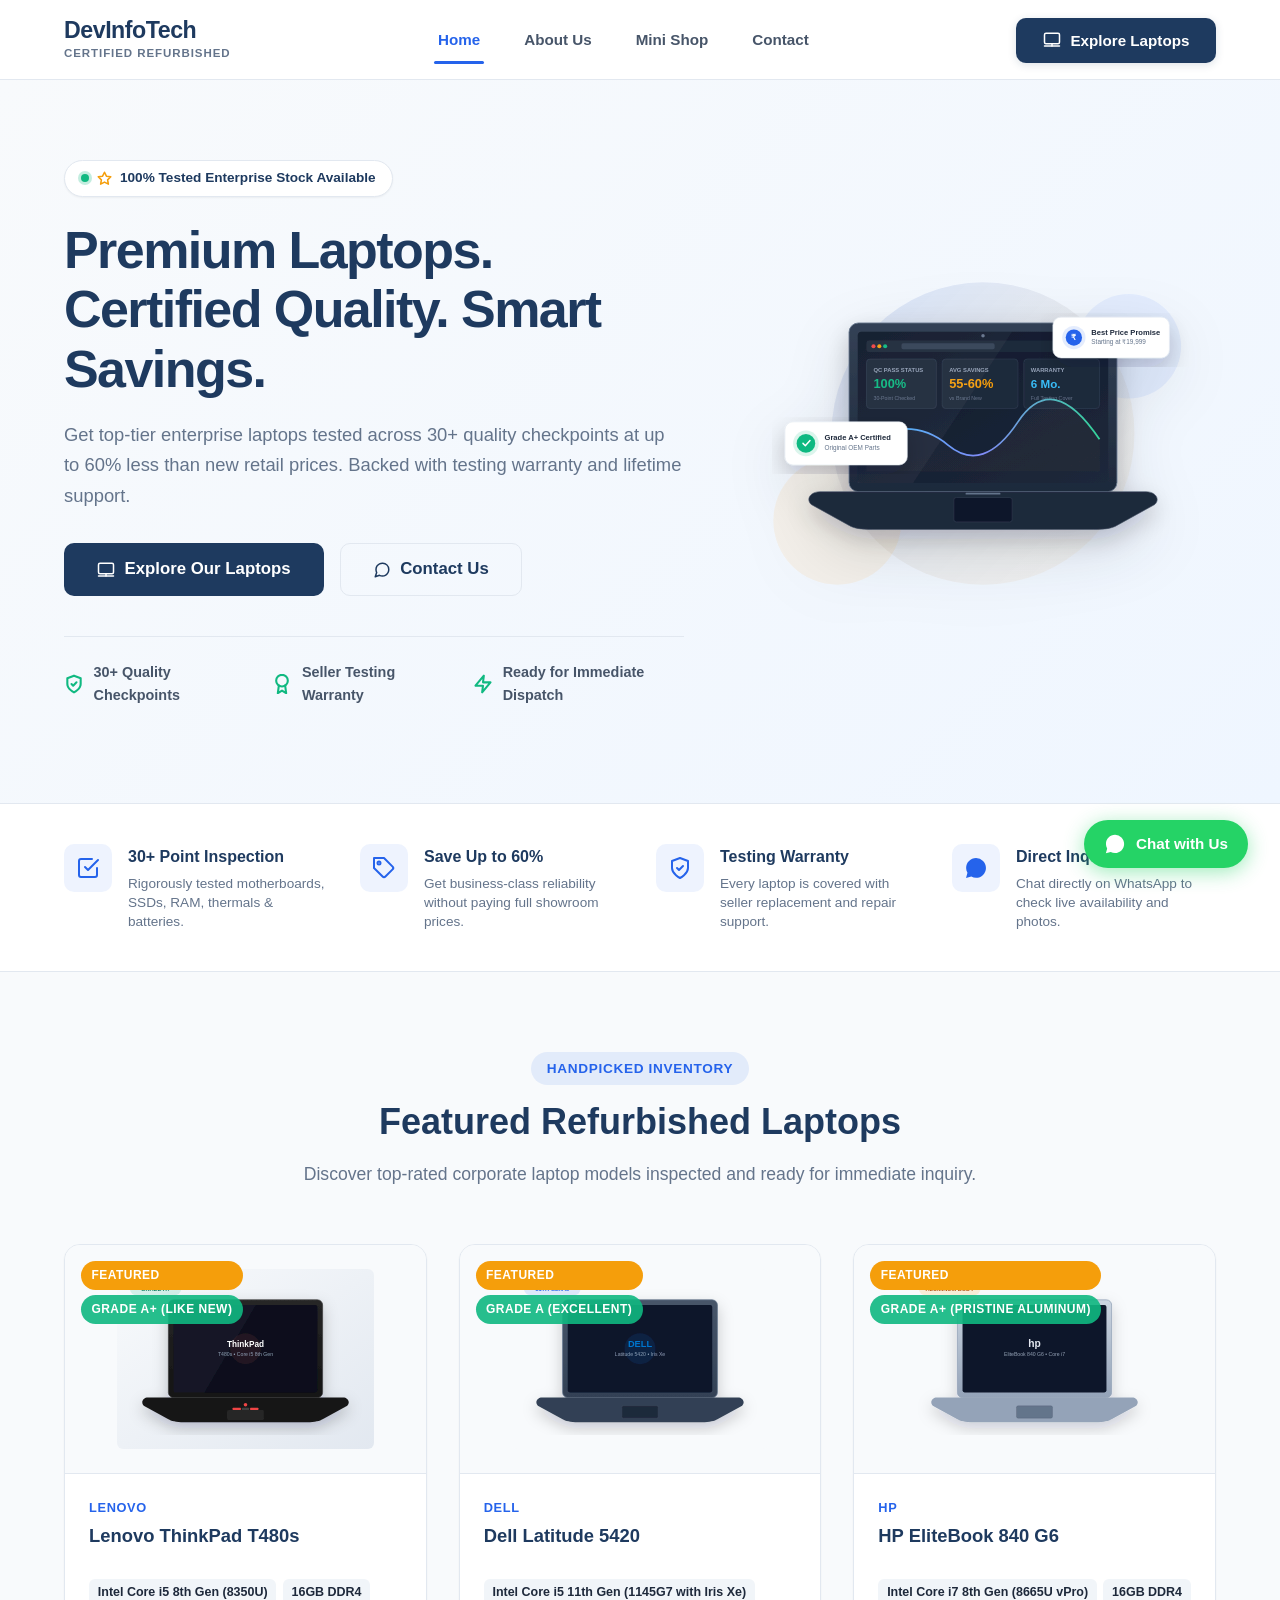
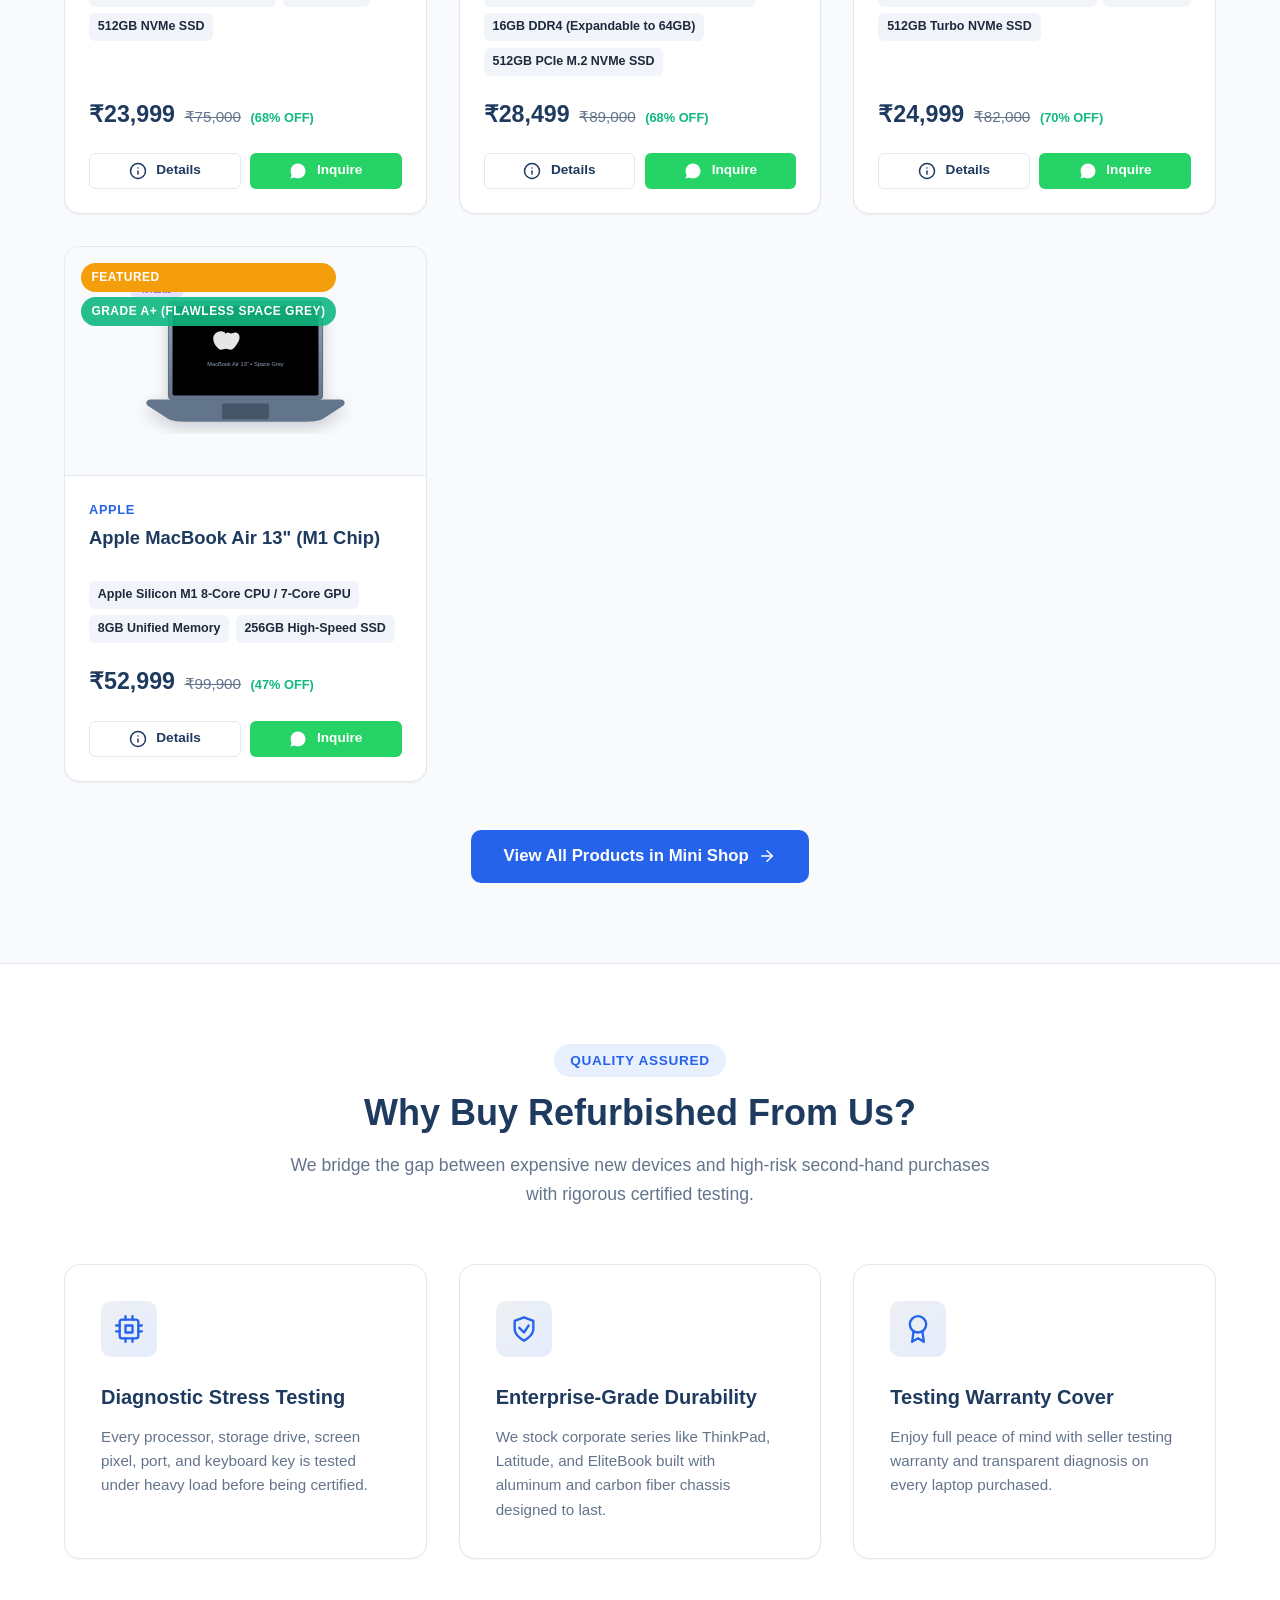
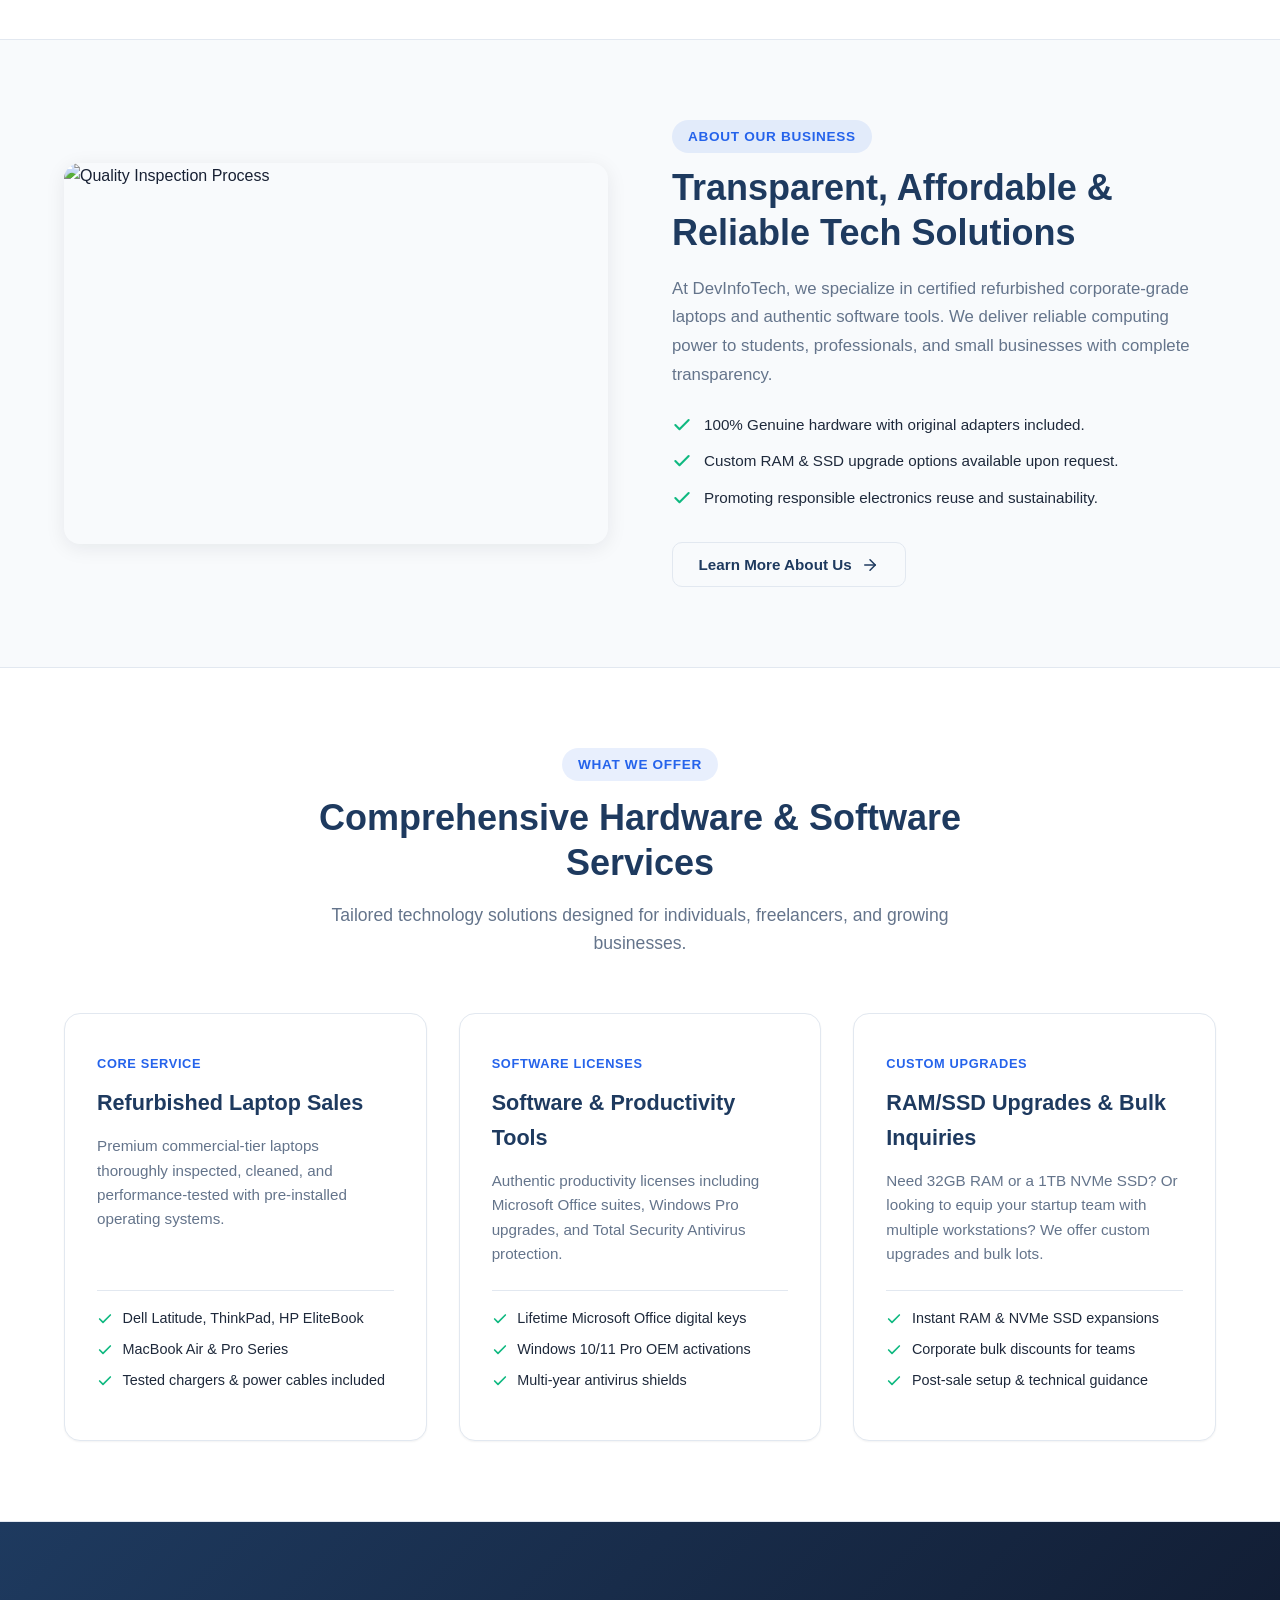
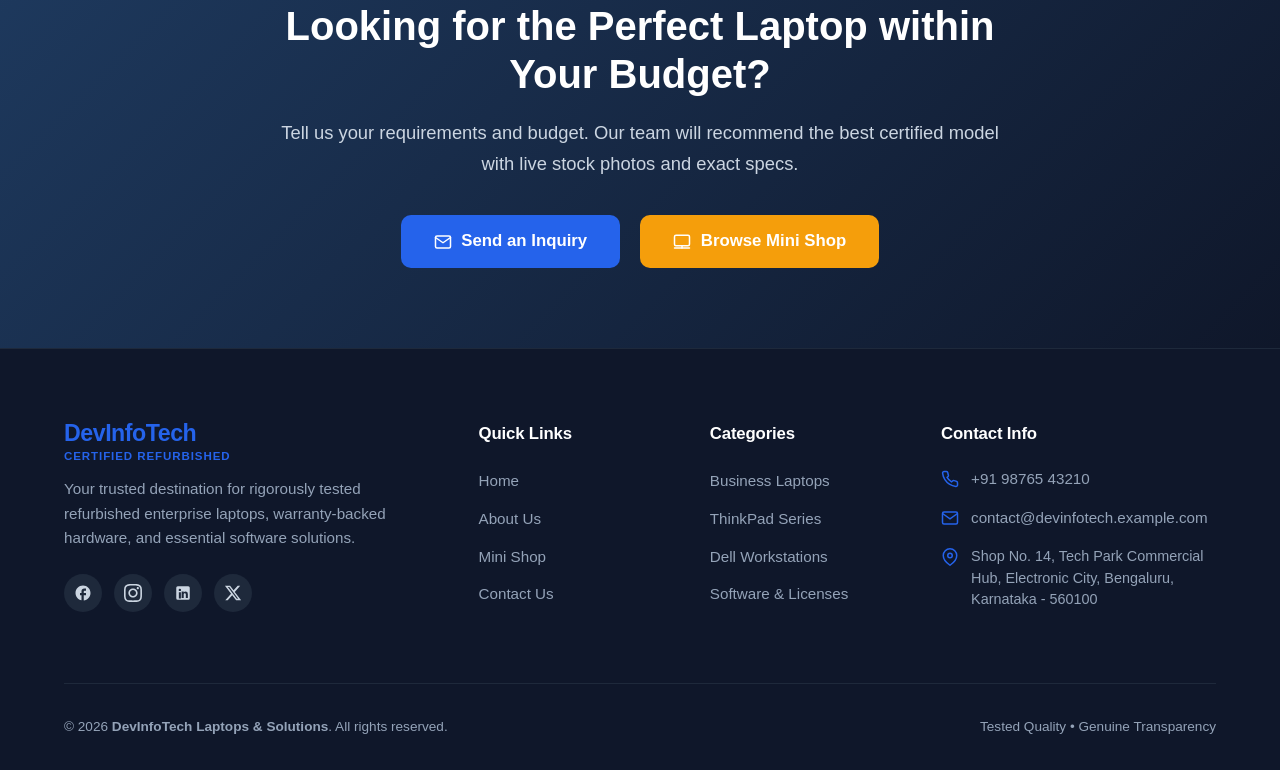
==== index.html @ b2900a1d "Add files via upload" ====
<!DOCTYPE html>
<html lang="en">
<head>
  <meta charset="UTF-8">
  <meta name="viewport" content="width=device-width, initial-scale=1.0">
  <meta name="description" content="Certified Refurbished Laptops and Software Solutions. Quality-checked enterprise laptops at up to 60% savings with warranty support.">
  <title>DevInfoTech - Certified Refurbished Laptops & Software</title>

  <!-- Google Fonts Preconnect & Inter / Outfit Font Family -->
  <link rel="preconnect" href="https://fonts.googleapis.com">
  <link rel="preconnect" href="https://fonts.gstatic.com" crossorigin>
  <link href="https://fonts.googleapis.com/css2?family=Plus+Jakarta+Sans:wght@400;500;600;700;800&display=swap" rel="stylesheet">

  <!-- Core & Component Stylesheets -->
  <link rel="stylesheet" href="css/style.css">
  <link rel="stylesheet" href="css/components.css">
  <link rel="stylesheet" href="css/responsive.css">
</head>
<body>

  <!-- ==============================================================================
       HEADER / NAVIGATION
       ============================================================================== -->
  <header class="site-header">
    <div class="container header-container">
      <a href="index.html" class="brand-logo-link brand-logo-slot" aria-label="Home">
        <div class="brand-text-wrapper">
          <span class="brand-name">Dev<span>Info</span>Tech</span>
          <span class="brand-tagline">Certified Refurbished</span>
        </div>
      </a>

      <!-- Desktop Center Navigation & Mobile Drawer -->
      <nav class="main-nav" aria-label="Primary Navigation">
        <ul class="nav-list">
          <li>
            <a href="index.html" class="nav-link active">
              <span class="nav-link-content">
                <span class="nav-icon">
                  <svg viewBox="0 0 24 24" width="18" height="18" fill="none" stroke="currentColor" stroke-width="2" stroke-linecap="round" stroke-linejoin="round"><path d="M3 9l9-7 9 7v11a2 2 0 0 1-2 2H5a2 2 0 0 1-2-2z"/><polyline points="9 22 9 12 15 12 15 22"/></svg>
                </span>
                <span>Home</span>
              </span>
              <span class="nav-arrow">
                <svg viewBox="0 0 24 24" width="16" height="16" fill="none" stroke="currentColor" stroke-width="2.5" stroke-linecap="round" stroke-linejoin="round"><polyline points="9 18 15 12 9 6"/></svg>
              </span>
            </a>
          </li>
          <li>
            <a href="about.html" class="nav-link">
              <span class="nav-link-content">
                <span class="nav-icon">
                  <svg viewBox="0 0 24 24" width="18" height="18" fill="none" stroke="currentColor" stroke-width="2" stroke-linecap="round" stroke-linejoin="round"><circle cx="12" cy="12" r="10"/><line x1="12" y1="16" x2="12" y2="12"/><line x1="12" y1="8" x2="12.01" y2="8"/></svg>
                </span>
                <span>About Us</span>
              </span>
              <span class="nav-arrow">
                <svg viewBox="0 0 24 24" width="16" height="16" fill="none" stroke="currentColor" stroke-width="2.5" stroke-linecap="round" stroke-linejoin="round"><polyline points="9 18 15 12 9 6"/></svg>
              </span>
            </a>
          </li>
          <li>
            <a href="shop.html" class="nav-link">
              <span class="nav-link-content">
                <span class="nav-icon">
                  <svg viewBox="0 0 24 24" width="18" height="18" fill="none" stroke="currentColor" stroke-width="2" stroke-linecap="round" stroke-linejoin="round"><rect x="2" y="3" width="20" height="14" rx="2"/><path d="M2 20h20"/><path d="M12 17v3"/></svg>
                </span>
                <span>Mini Shop</span>
              </span>
              <span class="nav-arrow">
                <svg viewBox="0 0 24 24" width="16" height="16" fill="none" stroke="currentColor" stroke-width="2.5" stroke-linecap="round" stroke-linejoin="round"><polyline points="9 18 15 12 9 6"/></svg>
              </span>
            </a>
          </li>
          <li>
            <a href="contact.html" class="nav-link">
              <span class="nav-link-content">
                <span class="nav-icon">
                  <svg viewBox="0 0 24 24" width="18" height="18" fill="none" stroke="currentColor" stroke-width="2" stroke-linecap="round" stroke-linejoin="round"><path d="M21 11.5a8.38 8.38 0 0 1-.9 3.8 8.5 8.5 0 0 1-7.6 4.7 8.38 8.38 0 0 1-3.8-.9L3 21l1.9-5.7a8.38 8.38 0 0 1-.9-3.8 8.5 8.5 0 0 1 4.7-7.6 8.38 8.38 0 0 1 3.8-.9h.5a8.48 8.48 0 0 1 8 8v.5z"/></svg>
                </span>
                <span>Contact</span>
              </span>
              <span class="nav-arrow">
                <svg viewBox="0 0 24 24" width="16" height="16" fill="none" stroke="currentColor" stroke-width="2.5" stroke-linecap="round" stroke-linejoin="round"><polyline points="9 18 15 12 9 6"/></svg>
              </span>
            </a>
          </li>
        </ul>
        <div class="mobile-nav-cta">
          <a href="shop.html" class="btn btn-primary btn-block">
            <svg viewBox="0 0 24 24" width="18" height="18" fill="none" stroke="currentColor" stroke-width="2" stroke-linecap="round" stroke-linejoin="round"><rect x="2" y="3" width="20" height="14" rx="2"/><path d="M2 20h20"/><path d="M12 17v3"/></svg>
            Explore Laptops
          </a>
        </div>
      </nav>

      <!-- Header Right Actions: Explore Laptops + Modern Mobile Menu Button -->
      <div class="header-actions">
        <a href="shop.html" class="btn btn-primary btn-header-cta">
          <svg viewBox="0 0 24 24" width="18" height="18" fill="none" stroke="currentColor" stroke-width="2" stroke-linecap="round" stroke-linejoin="round"><rect x="2" y="3" width="20" height="14" rx="2"/><path d="M2 20h20"/><path d="M12 17v3"/></svg>
          <span>Explore Laptops</span>
        </a>
        <button class="mobile-nav-toggle" aria-label="Toggle navigation menu" aria-expanded="false">
          <svg class="menu-icon-svg" viewBox="0 0 24 24" width="22" height="22" fill="none" stroke="currentColor" stroke-width="2.2" stroke-linecap="round" stroke-linejoin="round">
            <line x1="3" y1="6" x2="21" y2="6"/>
            <line x1="3" y1="12" x2="15" y2="12"/>
            <line x1="3" y1="18" x2="21" y2="18"/>
          </svg>
        </button>
      </div>
    </div>
  </header>

  <main id="main-content">
    <!-- ==============================================================================
         HERO SECTION
         ============================================================================== -->
    <section class="hero-section">
      <div class="container hero-grid">
        <div class="hero-content">
          <div class="hero-badge">
            <span class="hero-badge-dot"></span>
            <svg viewBox="0 0 24 24" width="15" height="15" fill="none" stroke="#F59E0B" stroke-width="2.5" stroke-linecap="round" stroke-linejoin="round"><polygon points="12 2 15.09 8.26 22 9.27 17 14.14 18.18 21.02 12 17.77 5.82 21.02 7 14.14 2 9.27 8.91 8.26 12 2"/></svg>
            <span>100% Tested Enterprise Stock Available</span>
          </div>

          <h1 class="hero-title" data-config="heroTitle">
            Smart Technology. <span class="highlight">Better Value.</span>
          </h1>

          <p class="hero-description" data-config="heroSubtitle">
            Explore quality-checked refurbished enterprise laptops and genuine software solutions tested for top performance at affordable pricing.
          </p>

          <div class="hero-cta-group">
            <a href="shop.html" class="btn btn-primary btn-lg">
              <svg viewBox="0 0 24 24" width="20" height="20" fill="none" stroke="currentColor" stroke-width="2" stroke-linecap="round" stroke-linejoin="round"><rect x="2" y="3" width="20" height="14" rx="2"/><path d="M2 20h20"/><path d="M12 17v3"/></svg>
              Explore Our Laptops
            </a>
            <a href="contact.html" class="btn btn-outline btn-lg">
              <svg viewBox="0 0 24 24" width="20" height="20" fill="none" stroke="currentColor" stroke-width="2" stroke-linecap="round" stroke-linejoin="round"><path d="M21 11.5a8.38 8.38 0 0 1-.9 3.8 8.5 8.5 0 0 1-7.6 4.7 8.38 8.38 0 0 1-3.8-.9L3 21l1.9-5.7a8.38 8.38 0 0 1-.9-3.8 8.5 8.5 0 0 1 4.7-7.6 8.38 8.38 0 0 1 3.8-.9h.5a8.48 8.48 0 0 1 8 8v.5z"/></svg>
              Contact Us
            </a>
          </div>

          <!-- Trust Checkmarks -->
          <div class="hero-trust-row">
            <div class="hero-trust-item">
              <svg viewBox="0 0 24 24" width="20" height="20" fill="none" stroke="currentColor" stroke-width="2.5" stroke-linecap="round" stroke-linejoin="round"><path d="M12 22s8-4 8-10V5l-8-3-8 3v7c0 6 8 10 8 10z"/><polyline points="9 12 11 14 15 10"/></svg>
              <span>30+ Quality Checkpoints</span>
            </div>
            <div class="hero-trust-item">
              <svg viewBox="0 0 24 24" width="20" height="20" fill="none" stroke="currentColor" stroke-width="2.5" stroke-linecap="round" stroke-linejoin="round"><circle cx="12" cy="8" r="7"/><polyline points="8.21 13.89 7 23 12 20 17 23 15.79 13.88"/></svg>
              <span>Seller Testing Warranty</span>
            </div>
            <div class="hero-trust-item">
              <svg viewBox="0 0 24 24" width="20" height="20" fill="none" stroke="currentColor" stroke-width="2.5" stroke-linecap="round" stroke-linejoin="round"><polygon points="13 2 3 14 12 14 11 22 21 10 12 10 13 2"/></svg>
              <span>Ready for Immediate Dispatch</span>
            </div>
          </div>
        </div>

        <div class="hero-visual">
          <img src="assets/images/hero-laptop.svg" alt="Certified Refurbished Laptop Showcase" class="hero-image" width="540" height="400">
        </div>
      </div>
    </section>

    <!-- ==============================================================================
         TRUST STRIP
         ============================================================================== -->
    <section class="trust-strip">
      <div class="container trust-grid">
        <div class="trust-card">
          <div class="trust-icon-box">
            <svg viewBox="0 0 24 24" width="24" height="24" fill="none" stroke="currentColor" stroke-width="2" stroke-linecap="round" stroke-linejoin="round"><path d="M9 11l3 3L22 4"/><path d="M21 12v7a2 2 0 0 1-2 2H5a2 2 0 0 1-2-2V5a2 2 0 0 1 2-2h11"/></svg>
          </div>
          <div>
            <h3 class="trust-title">30+ Point Inspection</h3>
            <p class="trust-desc">Rigorously tested motherboards, SSDs, RAM, thermals & batteries.</p>
          </div>
        </div>

        <div class="trust-card">
          <div class="trust-icon-box">
            <svg viewBox="0 0 24 24" width="24" height="24" fill="none" stroke="currentColor" stroke-width="2" stroke-linecap="round" stroke-linejoin="round"><path d="M20.59 13.41l-7.17 7.17a2 2 0 0 1-2.83 0L2 12V2h10l8.59 8.59a2 2 0 0 1 0 2.82z"/><circle cx="7" cy="7" r="1.5"/></svg>
          </div>
          <div>
            <h3 class="trust-title">Save Up to 60%</h3>
            <p class="trust-desc">Get business-class reliability without paying full showroom prices.</p>
          </div>
        </div>

        <div class="trust-card">
          <div class="trust-icon-box">
            <svg viewBox="0 0 24 24" width="24" height="24" fill="none" stroke="currentColor" stroke-width="2" stroke-linecap="round" stroke-linejoin="round"><path d="M12 22s8-4 8-10V5l-8-3-8 3v7c0 6 8 10 8 10z"/><polyline points="9 12 11 14 15 10"/></svg>
          </div>
          <div>
            <h3 class="trust-title">Testing Warranty</h3>
            <p class="trust-desc">Every laptop is covered with seller replacement and repair support.</p>
          </div>
        </div>

        <div class="trust-card">
          <div class="trust-icon-box">
            <svg viewBox="0 0 24 24" width="24" height="24" fill="currentColor"><path d="M12.04 2c-5.46 0-9.91 4.45-9.91 9.91 0 1.75.46 3.45 1.32 4.95L2.05 22l5.25-1.38c1.45.79 3.08 1.21 4.74 1.21 5.46 0 9.91-4.45 9.91-9.91 0-2.65-1.03-5.14-2.9-7.01A9.816 9.816 0 0 0 12.04 2z"/></svg>
          </div>
          <div>
            <h3 class="trust-title">Direct Inquiries</h3>
            <p class="trust-desc">Chat directly on WhatsApp to check live availability and photos.</p>
          </div>
        </div>
      </div>
    </section>

    <!-- ==============================================================================
         FEATURED PRODUCTS SECTION
         ============================================================================== -->
    <section class="section">
      <div class="container">
        <div class="section-header">
          <span class="section-tag">Handpicked Inventory</span>
          <h2 class="section-title">Featured Refurbished Laptops</h2>
          <p class="section-subtitle">Discover top-rated corporate laptop models inspected and ready for immediate inquiry.</p>
        </div>

        <!-- Dynamic Featured Products Container -->
        <div class="product-grid" id="featured-products-container">
          <!-- Populated by js/main.js from js/products.js -->
        </div>

        <div style="text-align: center; margin-top: 3rem;">
          <a href="shop.html" class="btn btn-secondary btn-lg">
            <span>View All Products in Mini Shop</span>
            <svg viewBox="0 0 24 24" width="18" height="18" fill="none" stroke="currentColor" stroke-width="2" stroke-linecap="round" stroke-linejoin="round"><line x1="5" y1="12" x2="19" y2="12"/><polyline points="12 5 19 12 12 19"/></svg>
          </a>
        </div>
      </div>
    </section>

    <!-- ==============================================================================
         WHY CHOOSE US / REFURBISHMENT PROCESS
         ============================================================================== -->
    <section class="section section-alt">
      <div class="container">
        <div class="section-header">
          <span class="section-tag">Quality Assured</span>
          <h2 class="section-title">Why Buy Refurbished From Us?</h2>
          <p class="section-subtitle">We bridge the gap between expensive new devices and high-risk second-hand purchases with rigorous certified testing.</p>
        </div>

        <div class="features-grid">
          <div class="feature-box">
            <div class="feature-icon-wrapper">
              <svg viewBox="0 0 24 24" width="28" height="28" fill="none" stroke="currentColor" stroke-width="2" stroke-linecap="round" stroke-linejoin="round"><rect x="4" y="4" width="16" height="16" rx="2"/><rect x="9" y="9" width="6" height="6"/><line x1="9" y1="1" x2="9" y2="4"/><line x1="15" y1="1" x2="15" y2="4"/><line x1="9" y1="20" x2="9" y2="23"/><line x1="15" y1="20" x2="15" y2="23"/><line x1="20" y1="9" x2="23" y2="9"/><line x1="20" y1="14" x2="23" y2="14"/><line x1="1" y1="9" x2="4" y2="9"/><line x1="1" y1="14" x2="4" y2="14"/></svg>
            </div>
            <h3 class="feature-title">Diagnostic Stress Testing</h3>
            <p class="feature-desc">Every processor, storage drive, screen pixel, port, and keyboard key is tested under heavy load before being certified.</p>
          </div>

          <div class="feature-box">
            <div class="feature-icon-wrapper">
              <svg viewBox="0 0 24 24" width="28" height="28" fill="none" stroke="currentColor" stroke-width="2" stroke-linecap="round" stroke-linejoin="round"><path d="M12 22s8-4 8-10V5l-8-3-8 3v7c0 6 8 10 8 10z"/><polyline points="8 11 12 15 16 9"/></svg>
            </div>
            <h3 class="feature-title">Enterprise-Grade Durability</h3>
            <p class="feature-desc">We stock corporate series like ThinkPad, Latitude, and EliteBook built with aluminum and carbon fiber chassis designed to last.</p>
          </div>

          <div class="feature-box">
            <div class="feature-icon-wrapper">
              <svg viewBox="0 0 24 24" width="28" height="28" fill="none" stroke="currentColor" stroke-width="2" stroke-linecap="round" stroke-linejoin="round"><circle cx="12" cy="8" r="7"/><polyline points="8.21 13.89 7 23 12 20 17 23 15.79 13.88"/></svg>
            </div>
            <h3 class="feature-title">Testing Warranty Cover</h3>
            <p class="feature-desc">Enjoy full peace of mind with seller testing warranty and transparent diagnosis on every laptop purchased.</p>
          </div>
        </div>
      </div>
    </section>

    <!-- ==============================================================================
         ABOUT PREVIEW SECTION
         ============================================================================== -->
    <section class="section">
      <div class="container about-preview-grid">
        <div class="about-preview-img-box">
          <img src="assets/images/about-refurbish.svg" alt="Quality Inspection Process" class="about-preview-img" width="600" height="420">
        </div>

        <div class="about-preview-content">
          <span class="section-tag">About Our Business</span>
          <h2 class="section-title">Transparent, Affordable & Reliable Tech Solutions</h2>
          <p class="about-preview-text" data-config="aboutShort">
            At DevInfoTech, we specialize in certified refurbished corporate-grade laptops and authentic software tools. We deliver reliable computing power to students, professionals, and small businesses with complete transparency.
          </p>

          <ul class="about-highlights-list">
            <li class="about-highlights-item">
              <svg viewBox="0 0 24 24" width="20" height="20" fill="none" stroke="#10B981" stroke-width="2.5" stroke-linecap="round" stroke-linejoin="round"><polyline points="20 6 9 17 4 12"/></svg>
              <span>100% Genuine hardware with original adapters included.</span>
            </li>
            <li class="about-highlights-item">
              <svg viewBox="0 0 24 24" width="20" height="20" fill="none" stroke="#10B981" stroke-width="2.5" stroke-linecap="round" stroke-linejoin="round"><polyline points="20 6 9 17 4 12"/></svg>
              <span>Custom RAM & SSD upgrade options available upon request.</span>
            </li>
            <li class="about-highlights-item">
              <svg viewBox="0 0 24 24" width="20" height="20" fill="none" stroke="#10B981" stroke-width="2.5" stroke-linecap="round" stroke-linejoin="round"><polyline points="20 6 9 17 4 12"/></svg>
              <span>Promoting responsible electronics reuse and sustainability.</span>
            </li>
          </ul>

          <a href="about.html" class="btn btn-outline">
            <span>Learn More About Us</span>
            <svg viewBox="0 0 24 24" width="18" height="18" fill="none" stroke="currentColor" stroke-width="2" stroke-linecap="round" stroke-linejoin="round"><line x1="5" y1="12" x2="19" y2="12"/><polyline points="12 5 19 12 12 19"/></svg>
          </a>
        </div>
      </div>
    </section>

    <!-- ==============================================================================
         SERVICES SECTION
         ============================================================================== -->
    <section class="section section-alt">
      <div class="container">
        <div class="section-header">
          <span class="section-tag">What We Offer</span>
          <h2 class="section-title">Comprehensive Hardware & Software Services</h2>
          <p class="section-subtitle">Tailored technology solutions designed for individuals, freelancers, and growing businesses.</p>
        </div>

        <div class="services-grid">
          <div class="service-card">
            <span class="service-badge">Core Service</span>
            <h3 class="service-title">Refurbished Laptop Sales</h3>
            <p class="service-desc">Premium commercial-tier laptops thoroughly inspected, cleaned, and performance-tested with pre-installed operating systems.</p>
            <ul class="service-list">
              <li class="service-list-item">
                <svg viewBox="0 0 24 24" width="16" height="16" fill="none" stroke="#10B981" stroke-width="2.5" stroke-linecap="round" stroke-linejoin="round"><polyline points="20 6 9 17 4 12"/></svg>
                Dell Latitude, ThinkPad, HP EliteBook
              </li>
              <li class="service-list-item">
                <svg viewBox="0 0 24 24" width="16" height="16" fill="none" stroke="#10B981" stroke-width="2.5" stroke-linecap="round" stroke-linejoin="round"><polyline points="20 6 9 17 4 12"/></svg>
                MacBook Air & Pro Series
              </li>
              <li class="service-list-item">
                <svg viewBox="0 0 24 24" width="16" height="16" fill="none" stroke="#10B981" stroke-width="2.5" stroke-linecap="round" stroke-linejoin="round"><polyline points="20 6 9 17 4 12"/></svg>
                Tested chargers & power cables included
              </li>
            </ul>
          </div>

          <div class="service-card">
            <span class="service-badge">Software Licenses</span>
            <h3 class="service-title">Software & Productivity Tools</h3>
            <p class="service-desc">Authentic productivity licenses including Microsoft Office suites, Windows Pro upgrades, and Total Security Antivirus protection.</p>
            <ul class="service-list">
              <li class="service-list-item">
                <svg viewBox="0 0 24 24" width="16" height="16" fill="none" stroke="#10B981" stroke-width="2.5" stroke-linecap="round" stroke-linejoin="round"><polyline points="20 6 9 17 4 12"/></svg>
                Lifetime Microsoft Office digital keys
              </li>
              <li class="service-list-item">
                <svg viewBox="0 0 24 24" width="16" height="16" fill="none" stroke="#10B981" stroke-width="2.5" stroke-linecap="round" stroke-linejoin="round"><polyline points="20 6 9 17 4 12"/></svg>
                Windows 10/11 Pro OEM activations
              </li>
              <li class="service-list-item">
                <svg viewBox="0 0 24 24" width="16" height="16" fill="none" stroke="#10B981" stroke-width="2.5" stroke-linecap="round" stroke-linejoin="round"><polyline points="20 6 9 17 4 12"/></svg>
                Multi-year antivirus shields
              </li>
            </ul>
          </div>

          <div class="service-card">
            <span class="service-badge">Custom Upgrades</span>
            <h3 class="service-title">RAM/SSD Upgrades & Bulk Inquiries</h3>
            <p class="service-desc">Need 32GB RAM or a 1TB NVMe SSD? Or looking to equip your startup team with multiple workstations? We offer custom upgrades and bulk lots.</p>
            <ul class="service-list">
              <li class="service-list-item">
                <svg viewBox="0 0 24 24" width="16" height="16" fill="none" stroke="#10B981" stroke-width="2.5" stroke-linecap="round" stroke-linejoin="round"><polyline points="20 6 9 17 4 12"/></svg>
                Instant RAM & NVMe SSD expansions
              </li>
              <li class="service-list-item">
                <svg viewBox="0 0 24 24" width="16" height="16" fill="none" stroke="#10B981" stroke-width="2.5" stroke-linecap="round" stroke-linejoin="round"><polyline points="20 6 9 17 4 12"/></svg>
                Corporate bulk discounts for teams
              </li>
              <li class="service-list-item">
                <svg viewBox="0 0 24 24" width="16" height="16" fill="none" stroke="#10B981" stroke-width="2.5" stroke-linecap="round" stroke-linejoin="round"><polyline points="20 6 9 17 4 12"/></svg>
                Post-sale setup & technical guidance
              </li>
            </ul>
          </div>
        </div>
      </div>
    </section>

    <!-- ==============================================================================
         CALL TO ACTION SECTION
         ============================================================================== -->
    <section class="cta-section">
      <div class="container cta-container">
        <h2 class="cta-title">Looking for the Perfect Laptop within Your Budget?</h2>
        <p class="cta-description">
          Tell us your requirements and budget. Our team will recommend the best certified model with live stock photos and exact specs.
        </p>
        <div class="cta-buttons">
          <a href="contact.html" class="btn btn-secondary btn-lg">
            <svg viewBox="0 0 24 24" width="20" height="20" fill="none" stroke="currentColor" stroke-width="2" stroke-linecap="round" stroke-linejoin="round"><path d="M4 4h16c1.1 0 2 .9 2 2v12c0 1.1-.9 2-2 2H4c-1.1 0-2-.9-2-2V6c0-1.1.9-2 2-2z"/><polyline points="22,6 12,13 2,6"/></svg>
            <span>Send an Inquiry</span>
          </a>
          <a href="shop.html" class="btn btn-accent btn-lg">
            <svg viewBox="0 0 24 24" width="20" height="20" fill="none" stroke="currentColor" stroke-width="2" stroke-linecap="round" stroke-linejoin="round"><rect x="2" y="3" width="20" height="14" rx="2"/><path d="M2 20h20"/><path d="M12 17v3"/></svg>
            <span>Browse Mini Shop</span>
          </a>
        </div>
      </div>
    </section>
  </main>

  <!-- ==============================================================================
       FOOTER
       ============================================================================== -->
  <footer class="site-footer">
    <div class="container">
      <div class="footer-grid">
        <div class="footer-brand">
          <div class="footer-brand-name brand-logo-slot">
            Dev<span>Info</span>Tech
          </div>
          <p class="footer-desc" data-config="footerDescription">
            Your trusted destination for rigorously tested refurbished enterprise laptops, warranty-backed hardware, and essential software solutions.
          </p>
          <div class="footer-social-links">
            <!-- Dynamically populated by js/main.js from js/config.js -->
          </div>
        </div>

        <div>
          <h4 class="footer-col-title">Quick Links</h4>
          <ul class="footer-links">
            <li class="footer-link-item"><a href="index.html" class="footer-link">Home</a></li>
            <li class="footer-link-item"><a href="about.html" class="footer-link">About Us</a></li>
            <li class="footer-link-item"><a href="shop.html" class="footer-link">Mini Shop</a></li>
            <li class="footer-link-item"><a href="contact.html" class="footer-link">Contact Us</a></li>
          </ul>
        </div>

        <div>
          <h4 class="footer-col-title">Categories</h4>
          <ul class="footer-links">
            <li class="footer-link-item"><a href="shop.html?category=laptop" class="footer-link">Business Laptops</a></li>
            <li class="footer-link-item"><a href="shop.html?category=laptop&brand=lenovo" class="footer-link">ThinkPad Series</a></li>
            <li class="footer-link-item"><a href="shop.html?category=laptop&brand=dell" class="footer-link">Dell Workstations</a></li>
            <li class="footer-link-item"><a href="shop.html?category=software" class="footer-link">Software & Licenses</a></li>
          </ul>
        </div>

        <div>
          <h4 class="footer-col-title">Contact Info</h4>
          <ul class="footer-contact-list">
            <li class="footer-contact-item">
              <svg viewBox="0 0 24 24" fill="none" stroke="currentColor" stroke-width="2"><path d="M22 16.92v3a2 2 0 0 1-2.18 2 19.79 19.79 0 0 1-8.63-3.07 19.5 19.5 0 0 1-6-6 19.79 19.79 0 0 1-3.07-8.67A2 2 0 0 1 4.11 2h3a2 2 0 0 1 2 1.72 12.84 12.84 0 0 0 .7 2.81 2 2 0 0 1-.45 2.11L8.09 9.91a16 16 0 0 0 6 6l1.27-1.27a2 2 0 0 1 2.11-.45 12.84 12.84 0 0 0 2.81.7A2 2 0 0 1 22 16.92z"/></svg>
              <a href="tel:+919876543210" data-config="phone" class="footer-link">+91 98765 43210</a>
            </li>
            <li class="footer-contact-item">
              <svg viewBox="0 0 24 24" fill="none" stroke="currentColor" stroke-width="2"><path d="M4 4h16c1.1 0 2 .9 2 2v12c0 1.1-.9 2-2 2H4c-1.1 0-2-.9-2-2V6c0-1.1.9-2 2-2z"/><polyline points="22,6 12,13 2,6"/></svg>
              <a href="mailto:contact@devinfotech.example.com" data-config="email" class="footer-link">contact@devinfotech.example.com</a>
            </li>
            <li class="footer-contact-item">
              <svg viewBox="0 0 24 24" fill="none" stroke="currentColor" stroke-width="2"><path d="M21 10c0 7-9 13-9 13s-9-6-9-13a9 9 0 0 1 18 0z"/><circle cx="12" cy="10" r="3"/></svg>
              <span data-config="address">Tech Park Commercial Hub, Electronic City, Bengaluru</span>
            </li>
          </ul>
        </div>
      </div>

      <div class="footer-bottom">
        <p data-config="copyright">&copy; 2026 <strong>DevInfoTech</strong>. All rights reserved.</p>
        <p>Tested Quality • Genuine Transparency</p>
      </div>
    </div>
  </footer>

  <!-- Scripts -->
  <script src="js/config.js"></script>
  <script src="js/products.js"></script>
  <script src="js/main.js"></script>
</body>
</html>
---- css/style.css ----
/**
 * ==============================================================================
 * CORE STYLESHEET (style.css)
 * ==============================================================================
 * Central CSS variables, typography, layout, header, hero, footer & global sections.
 * Note: Variables defined here are dynamically overridden by js/config.js at runtime.
 */

:root {
  /* Dynamic Branding Defaults (Configurable via js/config.js) */
  --color-primary: #1E3A5F;
  --color-primary-hover: #152a45;
  --color-secondary: #2563EB;
  --color-secondary-hover: #1d4ed8;
  --color-accent: #F59E0B;
  --color-accent-hover: #d97706;
  --color-bg: #F8FAFC;
  --color-surface: #FFFFFF;
  --color-text: #172033;
  --color-text-muted: #64748B;
  --color-border: #E2E8F0;
  --color-success: #10B981;

  /* Neutrals & Dark Accents */
  --color-dark: #0F172A;
  --color-gray-50: #F8FAFC;
  --color-gray-100: #F1F5F9;
  --color-gray-200: #E2E8F0;
  --color-gray-300: #CBD5E1;
  --color-gray-600: #475569;
  --color-gray-800: #1E293B;

  /* Typography */
  --font-base: -apple-system, BlinkMacSystemFont, "Segoe UI", Roboto, "Helvetica Neue", Arial, sans-serif;
  --font-heading: -apple-system, BlinkMacSystemFont, "Segoe UI", Roboto, "Helvetica Neue", Arial, sans-serif;

  /* Shadows */
  --shadow-sm: 0 1px 2px 0 rgba(0, 0, 0, 0.05);
  --shadow-md: 0 4px 6px -1px rgba(0, 0, 0, 0.1), 0 2px 4px -1px rgba(0, 0, 0, 0.06);
  --shadow-lg: 0 10px 15px -3px rgba(0, 0, 0, 0.1), 0 4px 6px -2px rgba(0, 0, 0, 0.05);
  --shadow-xl: 0 20px 25px -5px rgba(0, 0, 0, 0.1), 0 10px 10px -5px rgba(0, 0, 0, 0.04);
  --shadow-card: 0 4px 20px rgba(15, 23, 42, 0.08);
  --shadow-card-hover: 0 12px 30px rgba(15, 23, 42, 0.14);

  /* Layout Spacing */
  --max-width: 1200px;
  --radius-sm: 6px;
  --radius-md: 10px;
  --radius-lg: 16px;
  --radius-full: 9999px;
  --transition: all 0.25s cubic-bezier(0.4, 0, 0.2, 1);
}

/* Reset & Box Sizing */
*, *::before, *::after {
  box-sizing: border-box;
  margin: 0;
  padding: 0;
}

html {
  scroll-behavior: smooth;
  font-size: 16px;
  overflow-x: hidden;
  width: 100%;
}

body {
  font-family: var(--font-base);
  background-color: var(--color-bg);
  color: var(--color-text);
  line-height: 1.6;
  -webkit-font-smoothing: antialiased;
  -moz-osx-font-smoothing: grayscale;
  min-height: 100vh;
  display: flex;
  flex-direction: column;
  overflow-x: hidden;
  width: 100%;
  position: relative;
}

main {
  flex: 1 0 auto;
}

img, svg {
  display: block;
  max-width: 100%;
  height: auto;
}

a {
  color: var(--color-secondary);
  text-decoration: none;
  transition: var(--transition);
}

a:hover {
  color: var(--color-secondary-hover);
}

button, input, select, textarea {
  font-family: inherit;
  font-size: inherit;
  color: inherit;
}

/* Container */
.container {
  width: 100%;
  max-width: var(--max-width);
  margin: 0 auto;
  padding: 0 1.5rem;
}

/* Section Common Styles */
.section {
  padding: 5rem 0;
}

.section-alt {
  background-color: #FFFFFF;
  border-top: 1px solid var(--color-border);
  border-bottom: 1px solid var(--color-border);
}

.section-header {
  text-align: center;
  max-width: 700px;
  margin: 0 auto 3.5rem auto;
}

.section-tag {
  display: inline-block;
  padding: 0.35rem 1rem;
  background-color: rgba(37, 99, 235, 0.1);
  color: var(--color-secondary);
  font-size: 0.85rem;
  font-weight: 700;
  letter-spacing: 0.05em;
  text-transform: uppercase;
  border-radius: var(--radius-full);
  margin-bottom: 0.85rem;
}

.section-title {
  font-size: 2.25rem;
  font-weight: 800;
  color: var(--color-primary);
  line-height: 1.25;
  margin-bottom: 1rem;
}

.section-subtitle {
  font-size: 1.1rem;
  color: var(--color-text-muted);
  line-height: 1.6;
}

/* ==============================================================================
 * HEADER & NAVIGATION
 * ============================================================================== */
.site-header {
  position: sticky;
  top: 0;
  z-index: 1000;
  background-color: rgba(255, 255, 255, 0.95);
  backdrop-filter: blur(14px);
  -webkit-backdrop-filter: blur(14px);
  border-bottom: 1px solid var(--color-border);
  transition: var(--transition);
}

.site-header.scrolled {
  box-shadow: 0 4px 20px rgba(15, 23, 42, 0.08);
  background-color: #FFFFFF;
}

.header-container {
  display: flex;
  align-items: center;
  justify-content: space-between;
  gap: 1.5rem;
  height: 80px;
}

/* Brand Logo */
.brand-logo-link {
  display: flex;
  align-items: center;
  gap: 0.75rem;
  text-decoration: none;
  flex-shrink: 0;
}

.brand-logo-img {
  height: 46px;
  width: auto;
  object-fit: contain;
}

.brand-text-wrapper {
  display: flex;
  flex-direction: column;
}

.brand-name {
  font-size: 1.45rem;
  font-weight: 800;
  color: var(--color-primary);
  line-height: 1.1;
  letter-spacing: -0.02em;
}

.brand-name span {
  color: var(--color-secondary);
}

.brand-tagline {
  font-size: 0.72rem;
  font-weight: 700;
  color: var(--color-text-muted);
  letter-spacing: 0.08em;
  text-transform: uppercase;
}

/* Main Navigation Centered */
.main-nav {
  display: flex;
  align-items: center;
  margin: 0 auto;
}

.nav-list {
  display: flex;
  align-items: center;
  gap: 2.25rem;
  list-style: none;
}

.nav-link {
  font-size: 0.95rem;
  font-weight: 600;
  color: var(--color-gray-600);
  padding: 0.5rem 0.25rem;
  position: relative;
  display: inline-flex;
  align-items: center;
  gap: 0.4rem;
  transition: var(--transition);
}

.nav-link-content {
  display: inline-flex;
  align-items: center;
  gap: 0.4rem;
}

.nav-icon {
  display: none;
}

.nav-arrow {
  display: none;
}

.nav-link:hover {
  color: var(--color-primary);
}

.nav-link.active {
  color: var(--color-secondary);
  font-weight: 700;
}

.nav-link.active::after {
  content: "";
  position: absolute;
  bottom: -4px;
  left: 0;
  width: 100%;
  height: 3px;
  background-color: var(--color-secondary);
  border-radius: var(--radius-full);
}

/* Header Right Actions */
.header-actions {
  display: flex;
  align-items: center;
  gap: 1rem;
  flex-shrink: 0;
}

.btn-header-cta {
  padding: 0.6rem 1.25rem;
  font-size: 0.9rem;
  font-weight: 700;
  border-radius: var(--radius-md);
  box-shadow: 0 2px 8px rgba(30, 58, 95, 0.15);
  display: inline-flex;
  align-items: center;
  gap: 0.5rem;
}

.btn-header-cta svg {
  width: 17px;
  height: 17px;
}

.btn-header-cta:hover {
  transform: translateY(-2px);
  box-shadow: 0 4px 14px rgba(37, 99, 235, 0.3);
}

/* Drawer Header - Strictly hidden on desktop */
.drawer-header {
  display: none;
}

.mobile-nav-cta {
  display: none;
  width: 100%;
  margin-top: 1.5rem;
  padding-top: 1.5rem;
  border-top: 1px solid var(--color-border);
}

.nav-backdrop {
  display: none;
}

/* Mobile Nav Toggle Button - Strictly hidden on desktop */
.mobile-nav-toggle {
  display: none;
  background: var(--color-gray-50);
  border: 1px solid var(--color-border);
  border-radius: var(--radius-md);
  cursor: pointer;
  padding: 0.5rem;
  color: var(--color-primary);
  transition: var(--transition);
  align-items: center;
  justify-content: center;
}

.mobile-nav-toggle:hover {
  background: #EFF6FF;
  border-color: var(--color-secondary);
  color: var(--color-secondary);
}

.menu-icon-svg {
  display: block;
  width: 22px;
  height: 22px;
  transition: transform 0.25s ease;
}

.mobile-nav-toggle:hover .menu-icon-svg {
  transform: scale(1.08);
}

/* ==============================================================================
 * HERO SECTION
 * ============================================================================== */
.hero-section {
  position: relative;
  padding: 5rem 0 6rem 0;
  background: linear-gradient(135deg, #F8FAFC 0%, #EFF6FF 100%);
  overflow: hidden;
  border-bottom: 1px solid var(--color-border);
}

.hero-grid {
  display: grid;
  grid-template-columns: 1.15fr 0.85fr;
  gap: 3.5rem;
  align-items: center;
}

.hero-content {
  max-width: 620px;
}

.hero-badge {
  display: inline-flex;
  align-items: center;
  gap: 0.5rem;
  padding: 0.4rem 1rem;
  background-color: #FFFFFF;
  border: 1px solid var(--color-border);
  border-radius: var(--radius-full);
  font-size: 0.85rem;
  font-weight: 700;
  color: var(--color-primary);
  box-shadow: var(--shadow-sm);
  margin-bottom: 1.5rem;
}

.hero-badge-dot {
  width: 8px;
  height: 8px;
  background-color: var(--color-success);
  border-radius: 50%;
  box-shadow: 0 0 0 3px rgba(16, 185, 129, 0.25);
}

.hero-title {
  font-size: 3.25rem;
  font-weight: 800;
  color: var(--color-primary);
  line-height: 1.15;
  letter-spacing: -0.03em;
  margin-bottom: 1.25rem;
}

.hero-title .highlight {
  color: var(--color-secondary);
  background: linear-gradient(120deg, var(--color-secondary), #3B82F6);
  -webkit-background-clip: text;
  -webkit-text-fill-color: transparent;
}

.hero-description {
  font-size: 1.15rem;
  color: var(--color-text-muted);
  line-height: 1.65;
  margin-bottom: 2rem;
}

.hero-cta-group {
  display: flex;
  flex-wrap: wrap;
  gap: 1rem;
  margin-bottom: 2.5rem;
}

.hero-trust-row {
  display: flex;
  align-items: center;
  gap: 2rem;
  padding-top: 1.5rem;
  border-top: 1px solid var(--color-gray-200);
}

.hero-trust-item {
  display: flex;
  align-items: center;
  gap: 0.6rem;
  font-size: 0.9rem;
  font-weight: 600;
  color: var(--color-gray-600);
}

.hero-trust-item svg {
  width: 20px;
  height: 20px;
  color: var(--color-success);
  flex-shrink: 0;
}

.hero-visual {
  position: relative;
  display: flex;
  justify-content: center;
}

.hero-image {
  width: 100%;
  max-width: 540px;
  filter: drop-shadow(0 20px 30px rgba(15, 23, 42, 0.12));
}

/* ==============================================================================
 * TRUST INDICATORS STRIP
 * ============================================================================== */
.trust-strip {
  background-color: #FFFFFF;
  padding: 2.5rem 0;
  border-bottom: 1px solid var(--color-border);
}

.trust-grid {
  display: grid;
  grid-template-columns: repeat(4, 1fr);
  gap: 2rem;
}

.trust-card {
  display: flex;
  align-items: flex-start;
  gap: 1rem;
}

.trust-icon-box {
  width: 48px;
  height: 48px;
  border-radius: var(--radius-md);
  background: rgba(37, 99, 235, 0.08);
  color: var(--color-secondary);
  display: flex;
  align-items: center;
  justify-content: center;
  flex-shrink: 0;
}

.trust-icon-box svg {
  width: 24px;
  height: 24px;
}

.trust-title {
  font-size: 1rem;
  font-weight: 700;
  color: var(--color-primary);
  margin-bottom: 0.25rem;
}

.trust-desc {
  font-size: 0.85rem;
  color: var(--color-text-muted);
  line-height: 1.4;
}

/* ==============================================================================
 * WHY CHOOSE US / REFURBISHMENT PROCESS
 * ============================================================================== */
.features-grid {
  display: grid;
  grid-template-columns: repeat(3, 1fr);
  gap: 2rem;
}

.feature-box {
  background-color: var(--color-surface);
  border: 1px solid var(--color-border);
  border-radius: var(--radius-lg);
  padding: 2.25rem;
  transition: var(--transition);
  box-shadow: var(--shadow-sm);
  display: flex;
  flex-direction: column;
}

.feature-box:hover {
  transform: translateY(-5px);
  box-shadow: var(--shadow-card-hover);
  border-color: var(--color-secondary);
}

.feature-icon-wrapper {
  width: 56px;
  height: 56px;
  border-radius: var(--radius-md);
  background: linear-gradient(135deg, rgba(30, 58, 95, 0.08), rgba(37, 99, 235, 0.12));
  color: var(--color-secondary);
  display: flex;
  align-items: center;
  justify-content: center;
  margin-bottom: 1.5rem;
}

.feature-icon-wrapper svg {
  width: 28px;
  height: 28px;
}

.feature-title {
  font-size: 1.25rem;
  font-weight: 700;
  color: var(--color-primary);
  margin-bottom: 0.75rem;
}

.feature-desc {
  font-size: 0.95rem;
  color: var(--color-text-muted);
  line-height: 1.6;
}

/* ==============================================================================
 * SERVICES SECTION
 * ============================================================================== */
.services-grid {
  display: grid;
  grid-template-columns: repeat(3, 1fr);
  gap: 2rem;
}

.service-card {
  background-color: #FFFFFF;
  border: 1px solid var(--color-border);
  border-radius: var(--radius-lg);
  padding: 2.5rem 2rem;
  box-shadow: var(--shadow-sm);
  transition: var(--transition);
  display: flex;
  flex-direction: column;
}

.service-card:hover {
  border-color: var(--color-secondary);
  box-shadow: var(--shadow-card-hover);
  transform: translateY(-4px);
}

.service-badge {
  font-size: 0.8rem;
  font-weight: 700;
  text-transform: uppercase;
  color: var(--color-secondary);
  margin-bottom: 0.75rem;
  letter-spacing: 0.05em;
}

.service-title {
  font-size: 1.35rem;
  font-weight: 700;
  color: var(--color-primary);
  margin-bottom: 0.85rem;
}

.service-desc {
  font-size: 0.95rem;
  color: var(--color-text-muted);
  line-height: 1.6;
  margin-bottom: 1.5rem;
}

.service-list {
  list-style: none;
  margin-top: auto;
  padding-top: 1rem;
  border-top: 1px solid var(--color-border);
}

.service-list-item {
  display: flex;
  align-items: center;
  gap: 0.6rem;
  font-size: 0.9rem;
  color: var(--color-gray-800);
  margin-bottom: 0.5rem;
}

.service-list-item svg {
  width: 16px;
  height: 16px;
  color: var(--color-success);
  flex-shrink: 0;
}

/* ==============================================================================
 * ABOUT PREVIEW SECTION
 * ============================================================================== */
.about-preview-grid {
  display: grid;
  grid-template-columns: 1fr 1fr;
  gap: 4rem;
  align-items: center;
}

.about-preview-img-box {
  position: relative;
  border-radius: var(--radius-lg);
  overflow: hidden;
  box-shadow: var(--shadow-card);
}

.about-preview-content .section-tag {
  margin-bottom: 0.75rem;
}

.about-preview-content .section-title {
  text-align: left;
  margin-bottom: 1.25rem;
}

.about-preview-text {
  font-size: 1.05rem;
  color: var(--color-text-muted);
  line-height: 1.7;
  margin-bottom: 1.5rem;
}

.about-highlights-list {
  list-style: none;
  margin-bottom: 2rem;
}

.about-highlights-item {
  display: flex;
  align-items: flex-start;
  gap: 0.75rem;
  font-size: 0.95rem;
  color: var(--color-gray-800);
  margin-bottom: 0.75rem;
}

.about-highlights-item svg {
  width: 20px;
  height: 20px;
  color: var(--color-secondary);
  margin-top: 2px;
  flex-shrink: 0;
}

/* ==============================================================================
 * CALL TO ACTION BANNER (CTA)
 * ============================================================================== */
.cta-section {
  background: linear-gradient(135deg, var(--color-primary) 0%, #0F172A 100%);
  color: #FFFFFF;
  padding: 5rem 0;
  text-align: center;
}

.cta-container {
  max-width: 800px;
  margin: 0 auto;
}

.cta-title {
  font-size: 2.5rem;
  font-weight: 800;
  color: #FFFFFF;
  margin-bottom: 1.25rem;
  line-height: 1.2;
}

.cta-description {
  font-size: 1.15rem;
  color: #CBD5E1;
  line-height: 1.65;
  margin-bottom: 2.25rem;
}

.cta-buttons {
  display: flex;
  justify-content: center;
  flex-wrap: wrap;
  gap: 1.25rem;
}

/* ==============================================================================
 * FOOTER
 * ============================================================================== */
.site-footer {
  background-color: var(--color-dark);
  color: #94A3B8;
  padding: 4.5rem 0 2rem 0;
  border-top: 1px solid #1E293B;
}

.footer-grid {
  display: grid;
  grid-template-columns: 2fr 1fr 1fr 1.5fr;
  gap: 3rem;
  margin-bottom: 3.5rem;
}

.footer-brand {
  max-width: 340px;
}

.footer-brand-name {
  font-size: 1.5rem;
  font-weight: 800;
  color: #FFFFFF;
  margin-bottom: 0.75rem;
}

.footer-brand-name span {
  color: var(--color-secondary);
}

.footer-desc {
  font-size: 0.95rem;
  line-height: 1.6;
  margin-bottom: 1.5rem;
}

.footer-social-links {
  display: flex;
  gap: 0.75rem;
}

.social-icon-btn {
  width: 38px;
  height: 38px;
  border-radius: 50%;
  background-color: #1E293B;
  color: #CBD5E1;
  display: flex;
  align-items: center;
  justify-content: center;
  transition: var(--transition);
}

.social-icon-btn:hover {
  background-color: var(--color-secondary);
  color: #FFFFFF;
  transform: translateY(-3px);
}

.social-icon-btn svg {
  width: 18px;
  height: 18px;
}

.footer-col-title {
  font-size: 1.05rem;
  font-weight: 700;
  color: #FFFFFF;
  margin-bottom: 1.25rem;
  letter-spacing: -0.01em;
}

.footer-links {
  list-style: none;
}

.footer-link-item {
  margin-bottom: 0.75rem;
}

.footer-link {
  font-size: 0.95rem;
  color: #94A3B8;
  transition: var(--transition);
}

.footer-link:hover {
  color: #FFFFFF;
  padding-left: 4px;
}

.footer-contact-list {
  list-style: none;
}

.footer-contact-item {
  display: flex;
  align-items: flex-start;
  gap: 0.75rem;
  font-size: 0.9rem;
  line-height: 1.5;
  margin-bottom: 1rem;
}

.footer-contact-item svg {
  width: 18px;
  height: 18px;
  color: var(--color-secondary);
  margin-top: 2px;
  flex-shrink: 0;
}

.footer-bottom {
  padding-top: 2rem;
  border-top: 1px solid #1E293B;
  display: flex;
  justify-content: space-between;
  align-items: center;
  font-size: 0.85rem;
}

.footer-bottom a {
  color: #94A3B8;
}

.footer-bottom a:hover {
  color: #FFFFFF;
}

/* ==============================================================================
 * FLOATING WHATSAPP BUTTON
 * ============================================================================== */
.floating-whatsapp {
  position: fixed;
  bottom: 2rem;
  right: 2rem;
  z-index: 990;
  display: flex;
  align-items: center;
  gap: 0.6rem;
  background-color: #25D366;
  color: #FFFFFF;
  padding: 0.75rem 1.25rem;
  border-radius: var(--radius-full);
  box-shadow: 0 4px 20px rgba(37, 211, 102, 0.45);
  font-size: 0.95rem;
  font-weight: 700;
  text-decoration: none;
  transition: var(--transition);
}

.floating-whatsapp:hover {
  background-color: #1eb954;
  color: #FFFFFF;
  transform: translateY(-3px) scale(1.02);
  box-shadow: 0 8px 25px rgba(37, 211, 102, 0.6);
}

.floating-whatsapp svg {
  width: 22px;
  height: 22px;
  fill: currentColor;
}
---- css/components.css ----
/**
 * ==============================================================================
 * COMPONENTS STYLESHEET (components.css)
 * ==============================================================================
 * Reusable buttons, product cards, modals, form controls, search bars, filters & badges.
 */

/* ==============================================================================
 * BUTTONS
 * ============================================================================== */
.btn {
  display: inline-flex;
  align-items: center;
  justify-content: center;
  gap: 0.6rem;
  padding: 0.75rem 1.6rem;
  font-size: 0.95rem;
  font-weight: 700;
  border-radius: var(--radius-md);
  border: 1px solid transparent;
  cursor: pointer;
  text-decoration: none;
  transition: var(--transition);
  line-height: 1.25;
  white-space: nowrap;
}

.btn svg {
  width: 18px;
  height: 18px;
  flex-shrink: 0;
}

.btn-primary {
  background-color: var(--color-primary);
  color: #FFFFFF;
}

.btn-primary:hover {
  background-color: var(--color-primary-hover);
  color: #FFFFFF;
  transform: translateY(-2px);
  box-shadow: var(--shadow-md);
}

.btn-secondary {
  background-color: var(--color-secondary);
  color: #FFFFFF;
}

.btn-secondary:hover {
  background-color: var(--color-secondary-hover);
  color: #FFFFFF;
  transform: translateY(-2px);
  box-shadow: var(--shadow-md);
}

.btn-accent {
  background-color: var(--color-accent);
  color: #FFFFFF;
}

.btn-accent:hover {
  background-color: var(--color-accent-hover);
  color: #FFFFFF;
  transform: translateY(-2px);
  box-shadow: var(--shadow-md);
}

.btn-outline {
  background-color: transparent;
  border-color: var(--color-border);
  color: var(--color-primary);
}

.btn-outline:hover {
  border-color: var(--color-primary);
  background-color: rgba(30, 58, 95, 0.04);
  color: var(--color-primary);
}

.btn-whatsapp {
  background-color: #25D366;
  color: #FFFFFF;
}

.btn-whatsapp:hover {
  background-color: #1eb954;
  color: #FFFFFF;
  transform: translateY(-2px);
  box-shadow: 0 4px 14px rgba(37, 211, 102, 0.4);
}

.btn-sm {
  padding: 0.5rem 1rem;
  font-size: 0.85rem;
  border-radius: var(--radius-sm);
}

.btn-lg {
  padding: 0.95rem 2rem;
  font-size: 1.05rem;
  border-radius: var(--radius-md);
}

.btn-block {
  width: 100%;
}

/* ==============================================================================
 * PRODUCT CARDS
 * ============================================================================== */
.product-grid {
  display: grid;
  grid-template-columns: repeat(auto-fill, minmax(280px, 1fr));
  gap: 2rem;
}

.product-card {
  background-color: #FFFFFF;
  border: 1px solid var(--color-border);
  border-radius: var(--radius-lg);
  overflow: hidden;
  box-shadow: var(--shadow-sm);
  transition: var(--transition);
  display: flex;
  flex-direction: column;
  position: relative;
}

.product-card:hover {
  transform: translateY(-6px);
  box-shadow: var(--shadow-card-hover);
  border-color: var(--color-secondary);
}

.product-badge-group {
  position: absolute;
  top: 1rem;
  left: 1rem;
  display: flex;
  flex-direction: column;
  gap: 0.35rem;
  z-index: 2;
}

.product-badge {
  padding: 0.3rem 0.65rem;
  border-radius: var(--radius-full);
  font-size: 0.75rem;
  font-weight: 700;
  text-transform: uppercase;
  letter-spacing: 0.04em;
}

.badge-featured {
  background-color: var(--color-accent);
  color: #FFFFFF;
}

.badge-condition {
  background-color: rgba(16, 185, 129, 0.9);
  color: #FFFFFF;
}

.badge-category {
  background-color: rgba(30, 58, 95, 0.85);
  color: #FFFFFF;
}

.product-img-wrapper {
  position: relative;
  background-color: #F8FAFC;
  padding: 1.5rem;
  display: flex;
  align-items: center;
  justify-content: center;
  min-height: 220px;
  overflow: hidden;
  border-bottom: 1px solid var(--color-border);
}

.product-img {
  max-height: 180px;
  width: auto;
  object-fit: contain;
  transition: transform 0.4s ease;
}

.product-card:hover .product-img {
  transform: scale(1.05);
}

.product-body {
  padding: 1.5rem;
  display: flex;
  flex-direction: column;
  flex-grow: 1;
}

.product-brand {
  font-size: 0.8rem;
  font-weight: 700;
  color: var(--color-secondary);
  text-transform: uppercase;
  letter-spacing: 0.05em;
  margin-bottom: 0.35rem;
}

.product-title {
  font-size: 1.15rem;
  font-weight: 700;
  color: var(--color-primary);
  line-height: 1.35;
  margin-bottom: 0.75rem;
  min-height: 2.7rem;
}

.product-specs-list {
  list-style: none;
  display: flex;
  flex-wrap: wrap;
  gap: 0.4rem;
  margin-bottom: 1.25rem;
}

.spec-pill {
  font-size: 0.78rem;
  font-weight: 600;
  background-color: var(--color-gray-100);
  color: var(--color-gray-800);
  padding: 0.25rem 0.55rem;
  border-radius: var(--radius-sm);
  display: flex;
  align-items: center;
  gap: 0.3rem;
}

.product-price-row {
  display: flex;
  align-items: baseline;
  gap: 0.6rem;
  margin-top: auto;
  margin-bottom: 1.25rem;
}

.price-current {
  font-size: 1.45rem;
  font-weight: 800;
  color: var(--color-primary);
}

.price-original {
  font-size: 0.95rem;
  color: var(--color-text-muted);
  text-decoration: line-through;
}

.price-discount {
  font-size: 0.8rem;
  font-weight: 700;
  color: var(--color-success);
}

.product-actions-grid {
  display: grid;
  grid-template-columns: 1fr 1fr;
  gap: 0.6rem;
}

/* ==============================================================================
 * SHOP SEARCH, FILTERS & CONTROLS
 * ============================================================================== */
.shop-controls-bar {
  background-color: #FFFFFF;
  border: 1px solid var(--color-border);
  border-radius: var(--radius-lg);
  padding: 1.5rem;
  margin-bottom: 2.5rem;
  box-shadow: var(--shadow-sm);
}

.shop-controls-grid {
  display: grid;
  grid-template-columns: 2fr 1.2fr 1fr;
  gap: 1.25rem;
  align-items: center;
}

.search-input-wrapper {
  position: relative;
  display: flex;
  align-items: center;
}

.search-input-icon {
  position: absolute;
  left: 1rem;
  color: var(--color-text-muted);
  pointer-events: none;
  width: 18px;
  height: 18px;
}

.search-input {
  width: 100%;
  padding: 0.75rem 1rem 0.75rem 2.75rem;
  background-color: var(--color-gray-50);
  border: 1px solid var(--color-border);
  border-radius: var(--radius-md);
  font-size: 0.95rem;
  color: var(--color-text);
  transition: var(--transition);
}

.search-input:focus {
  outline: none;
  background-color: #FFFFFF;
  border-color: var(--color-secondary);
  box-shadow: 0 0 0 3px rgba(37, 99, 235, 0.15);
}

.filter-category-group {
  display: flex;
  gap: 0.5rem;
}

.category-tab-btn {
  background-color: var(--color-gray-50);
  border: 1px solid var(--color-border);
  color: var(--color-gray-800);
  padding: 0.65rem 1rem;
  font-size: 0.9rem;
  font-weight: 600;
  border-radius: var(--radius-md);
  cursor: pointer;
  transition: var(--transition);
}

.category-tab-btn:hover {
  background-color: #FFFFFF;
  border-color: var(--color-secondary);
}

.category-tab-btn.active {
  background-color: var(--color-primary);
  border-color: var(--color-primary);
  color: #FFFFFF;
}

.sort-select-wrapper select {
  width: 100%;
  padding: 0.75rem 1rem;
  background-color: var(--color-gray-50);
  border: 1px solid var(--color-border);
  border-radius: var(--radius-md);
  font-size: 0.9rem;
  font-weight: 600;
  color: var(--color-text);
  cursor: pointer;
  outline: none;
  transition: var(--transition);
}

.sort-select-wrapper select:focus {
  border-color: var(--color-secondary);
  background-color: #FFFFFF;
}

.brand-filters-row {
  display: flex;
  align-items: center;
  flex-wrap: wrap;
  gap: 0.5rem;
  margin-top: 1.25rem;
  padding-top: 1rem;
  border-top: 1px solid var(--color-border);
}

.brand-filter-label {
  font-size: 0.85rem;
  font-weight: 700;
  color: var(--color-gray-800);
  margin-right: 0.5rem;
}

.brand-pill {
  padding: 0.35rem 0.85rem;
  background-color: var(--color-gray-50);
  border: 1px solid var(--color-border);
  border-radius: var(--radius-full);
  font-size: 0.82rem;
  font-weight: 600;
  color: var(--color-gray-600);
  cursor: pointer;
  transition: var(--transition);
}

.brand-pill:hover,
.brand-pill.active {
  background-color: var(--color-secondary);
  border-color: var(--color-secondary);
  color: #FFFFFF;
}

/* Empty Results Message */
.empty-results {
  text-align: center;
  padding: 4rem 2rem;
  background-color: #FFFFFF;
  border: 1px solid var(--color-border);
  border-radius: var(--radius-lg);
  grid-column: 1 / -1;
}

.empty-results svg {
  width: 56px;
  height: 56px;
  color: var(--color-text-muted);
  margin: 0 auto 1.25rem auto;
}

.empty-results-title {
  font-size: 1.35rem;
  font-weight: 700;
  color: var(--color-primary);
  margin-bottom: 0.5rem;
}

.empty-results-desc {
  font-size: 0.95rem;
  color: var(--color-text-muted);
  max-width: 450px;
  margin: 0 auto 1.5rem auto;
}

/* ==============================================================================
 * PRODUCT DETAILS MODAL
 * ============================================================================== */
.modal-backdrop {
  position: fixed;
  top: 0;
  left: 0;
  width: 100vw;
  height: 100vh;
  background-color: rgba(15, 23, 42, 0.65);
  backdrop-filter: blur(4px);
  z-index: 2000;
  display: flex;
  align-items: center;
  justify-content: center;
  padding: 1.5rem;
  opacity: 0;
  visibility: hidden;
  transition: opacity 0.25s ease, visibility 0.25s ease;
}

.modal-backdrop.active {
  opacity: 1;
  visibility: visible;
}

.modal-window {
  background-color: #FFFFFF;
  border-radius: var(--radius-lg);
  max-width: 850px;
  width: 100%;
  max-height: 90vh;
  overflow-y: auto;
  box-shadow: var(--shadow-xl);
  position: relative;
  transform: scale(0.95) translateY(10px);
  transition: transform 0.25s ease;
}

.modal-backdrop.active .modal-window {
  transform: scale(1) translateY(0);
}

.modal-close-btn {
  position: absolute;
  top: 1.25rem;
  right: 1.25rem;
  width: 38px;
  height: 38px;
  border-radius: 50%;
  background-color: var(--color-gray-100);
  border: none;
  cursor: pointer;
  display: flex;
  align-items: center;
  justify-content: center;
  color: var(--color-gray-800);
  transition: var(--transition);
  z-index: 10;
}

.modal-close-btn:hover {
  background-color: var(--color-gray-200);
  color: var(--color-dark);
}

.modal-content-grid {
  display: grid;
  grid-template-columns: 1fr 1.2fr;
  gap: 2.5rem;
  padding: 2.5rem;
}

.modal-img-container {
  background-color: #F8FAFC;
  border-radius: var(--radius-md);
  padding: 2rem;
  display: flex;
  align-items: center;
  justify-content: center;
  border: 1px solid var(--color-border);
}

.modal-img {
  max-height: 280px;
  width: auto;
  object-fit: contain;
}

.modal-info-brand {
  font-size: 0.85rem;
  font-weight: 700;
  color: var(--color-secondary);
  text-transform: uppercase;
  letter-spacing: 0.05em;
  margin-bottom: 0.35rem;
}

.modal-info-title {
  font-size: 1.65rem;
  font-weight: 800;
  color: var(--color-primary);
  line-height: 1.25;
  margin-bottom: 1rem;
}

.modal-info-price-row {
  display: flex;
  align-items: baseline;
  gap: 0.75rem;
  margin-bottom: 1.25rem;
  padding-bottom: 1rem;
  border-bottom: 1px solid var(--color-border);
}

.modal-description {
  font-size: 0.95rem;
  color: var(--color-text-muted);
  line-height: 1.6;
  margin-bottom: 1.5rem;
}

.modal-specs-table {
  width: 100%;
  border-collapse: collapse;
  margin-bottom: 1.75rem;
  font-size: 0.9rem;
}

.modal-specs-table tr {
  border-bottom: 1px solid var(--color-border);
}

.modal-specs-table th {
  text-align: left;
  padding: 0.6rem 0.5rem 0.6rem 0;
  font-weight: 600;
  color: var(--color-text-muted);
  width: 35%;
}

.modal-specs-table td {
  padding: 0.6rem 0;
  font-weight: 600;
  color: var(--color-text);
}

.modal-actions {
  display: flex;
  gap: 1rem;
}

/* ==============================================================================
 * CONTACT & INQUIRY FORMS
 * ============================================================================== */
.form-row-2col {
  display: grid;
  grid-template-columns: 1fr 1fr;
  gap: 1.25rem;
}

@media (max-width: 640px) {
  .form-row-2col {
    grid-template-columns: 1fr;
    gap: 0;
  }
}

.form-group {
  margin-bottom: 1.5rem;
}

.form-label {
  display: block;
  font-size: 0.9rem;
  font-weight: 600;
  color: var(--color-primary);
  margin-bottom: 0.5rem;
}

.form-label .required {
  color: #EF4444;
}

.form-control {
  width: 100%;
  padding: 0.85rem 1.15rem;
  background-color: #FFFFFF;
  border: 1px solid var(--color-border);
  border-radius: var(--radius-md);
  font-size: 0.95rem;
  color: var(--color-text);
  transition: var(--transition);
}

.form-control:focus {
  outline: none;
  border-color: var(--color-secondary);
  box-shadow: 0 0 0 3px rgba(37, 99, 235, 0.15);
}

.form-control.is-invalid {
  border-color: #EF4444;
  background-color: #FEF2F2;
}

.form-error-msg {
  display: none;
  font-size: 0.8rem;
  font-weight: 600;
  color: #EF4444;
  margin-top: 0.35rem;
}

.form-control.is-invalid + .form-error-msg {
  display: block;
}

textarea.form-control {
  resize: vertical;
  min-height: 120px;
}

.form-disclaimer {
  font-size: 0.82rem;
  color: var(--color-text-muted);
  margin-top: 1rem;
  line-height: 1.5;
  background-color: var(--color-gray-100);
  padding: 0.75rem 1rem;
  border-radius: var(--radius-sm);
  border-left: 3px solid var(--color-secondary);
}

/* Notice / Toast Banner */
.toast-notification {
  position: fixed;
  bottom: 2rem;
  left: 50%;
  transform: translateX(-50%) translateY(100px);
  background-color: var(--color-dark);
  color: #FFFFFF;
  padding: 1rem 1.75rem;
  border-radius: var(--radius-md);
  box-shadow: var(--shadow-xl);
  font-size: 0.95rem;
  font-weight: 600;
  display: flex;
  align-items: center;
  gap: 0.75rem;
  z-index: 2500;
  transition: transform 0.3s cubic-bezier(0.16, 1, 0.3, 1);
  max-width: 90vw;
}

.toast-notification.active {
  transform: translateX(-50%) translateY(0);
}
---- css/responsive.css ----
/* ==============================================================================
 * 0. DESKTOP SCREENS (Min 769px) - STRICT NAVBAR LAYOUT
 * ============================================================================== */
@media (min-width: 769px) {
  .site-header {
    height: 80px;
  }

  .main-nav {
    position: static !important;
    display: flex !important;
    flex-direction: row !important;
    align-items: center !important;
    justify-content: center !important;
    width: auto !important;
    height: auto !important;
    background: transparent !important;
    box-shadow: none !important;
    padding: 0 !important;
    margin: 0 auto !important;
    overflow: visible !important;
  }

  .nav-list {
    display: flex !important;
    flex-direction: row !important;
    align-items: center !important;
    gap: 2.25rem !important;
    margin: 0 !important;
    width: auto !important;
  }

  .nav-link {
    display: inline-flex !important;
    padding: 0.5rem 0.25rem !important;
    border: none !important;
    background: transparent !important;
    border-radius: 0 !important;
    box-shadow: none !important;
  }

  .nav-link-content {
    display: inline-flex !important;
  }

  /* Force hide all mobile-drawer-only elements on desktop */
  .drawer-header,
  .mobile-nav-cta,
  .mobile-nav-toggle,
  .nav-backdrop,
  .nav-icon,
  .nav-arrow {
    display: none !important;
  }
}

/* ==============================================================================
 * 1. LARGE TABLETS & SMALL LAPTOPS (Max 1024px)
 * ============================================================================== */
@media (max-width: 1024px) {
  .hero-grid {
    grid-template-columns: 1fr 0.9fr;
    gap: 2.5rem;
  }

  .hero-title {
    font-size: 2.5rem;
  }

  .trust-grid {
    grid-template-columns: repeat(2, 1fr);
    gap: 1.5rem;
  }

  .features-grid,
  .services-grid {
    grid-template-columns: repeat(2, 1fr);
    gap: 1.5rem;
  }

  .footer-grid {
    grid-template-columns: 1.5fr 1fr 1fr 1.2fr;
    gap: 2rem;
  }

  .about-preview-grid {
    gap: 2.5rem;
  }

  .shop-controls-grid {
    grid-template-columns: 1.8fr 1.2fr 1fr;
  }
}

/* ==============================================================================
 * 2. TABLETS & MOBILE BREAKPOINT (Max 768px)
 * ============================================================================== */
@media (max-width: 768px) {
  /* Container & Section Padding */
  .container {
    padding: 0 1.25rem;
  }

  .section {
    padding: 3.5rem 0;
  }

  .section-header {
    margin-bottom: 2.5rem;
  }

  .section-title {
    font-size: 1.85rem;
  }

  .section-subtitle {
    font-size: 1rem;
  }

  /* Header Optimization */
  .site-header {
    height: 72px;
    background-color: #FFFFFF;
    backdrop-filter: none;
    -webkit-backdrop-filter: none;
    z-index: 1050;
  }

  .header-container {
    height: 72px;
    gap: 0.75rem;
  }

  .brand-logo-img {
    height: 38px;
  }

  .brand-name {
    font-size: 1.25rem;
  }

  .brand-tagline {
    font-size: 0.68rem;
  }

  .header-actions {
    gap: 0.6rem;
  }

  .btn-header-cta {
    padding: 0.5rem 0.85rem;
    font-size: 0.82rem;
  }

  /* Mobile Toggle Button */
  .mobile-nav-toggle {
    display: flex;
    align-items: center;
    justify-content: center;
    width: 42px;
    height: 42px;
    padding: 0;
    z-index: 1051;
  }

  /* ==========================================================================
     MOBILE DRAWER & BACKDROP ARCHITECTURE (ZERO BLUR BLEED)
     ========================================================================== */
  
  /* Backdrop Blur Overlay - Sits BELOW drawer, blurs only page content */
  .nav-backdrop {
    position: fixed;
    top: 0;
    left: 0;
    width: 100vw;
    height: 100vh;
    background-color: rgba(15, 23, 42, 0.65);
    backdrop-filter: blur(6px);
    -webkit-backdrop-filter: blur(6px);
    z-index: 1040;
    opacity: 0;
    visibility: hidden;
    pointer-events: none;
    transition: opacity 0.3s cubic-bezier(0.4, 0, 0.2, 1), visibility 0.3s cubic-bezier(0.4, 0, 0.2, 1);
  }

  .nav-backdrop.active {
    opacity: 1;
    visibility: visible;
    pointer-events: auto;
  }

  /* Mobile Slide-out Drawer - Crystal clear white surface, above backdrop */
  .main-nav {
    position: fixed;
    top: 0;
    right: -100%;
    width: 85%;
    max-width: 330px;
    height: 100vh;
    height: 100dvh;
    background-color: #FFFFFF !important;
    backdrop-filter: none !important;
    -webkit-backdrop-filter: none !important;
    box-shadow: -8px 0 35px rgba(15, 23, 42, 0.25);
    padding: 1.25rem 1.5rem 2rem 1.5rem;
    flex-direction: column;
    align-items: stretch;
    justify-content: flex-start;
    margin: 0;
    transition: right 0.35s cubic-bezier(0.16, 1, 0.3, 1);
    z-index: 1060;
    overflow-y: auto;
    -webkit-overflow-scrolling: touch;
  }

  .main-nav.is-open {
    right: 0;
  }

  /* Drawer Header */
  .drawer-header {
    display: flex;
    align-items: center;
    justify-content: space-between;
    padding-bottom: 1.25rem;
    margin-bottom: 1.25rem;
    border-bottom: 1px solid var(--color-border);
  }

  .drawer-brand {
    font-size: 1.25rem;
    font-weight: 800;
    color: var(--color-primary);
  }

  .drawer-brand span {
    color: var(--color-secondary);
  }

  .drawer-close-btn {
    width: 38px;
    height: 38px;
    border-radius: var(--radius-md);
    background-color: var(--color-gray-100);
    border: 1px solid var(--color-border);
    color: var(--color-dark);
    display: flex;
    align-items: center;
    justify-content: center;
    cursor: pointer;
    transition: var(--transition);
  }

  .drawer-close-btn:hover {
    background-color: #FEE2E2;
    color: #EF4444;
    border-color: #FCA5A5;
  }

  .drawer-close-btn svg {
    width: 18px;
    height: 18px;
  }

  /* Drawer Navigation Links */
  .nav-list {
    flex-direction: column;
    align-items: stretch;
    gap: 0.6rem;
    width: 100%;
    margin-bottom: 1.5rem;
  }

  .nav-link {
    font-size: 1rem;
    font-weight: 600;
    color: var(--color-text);
    display: flex;
    align-items: center;
    justify-content: space-between;
    width: 100%;
    padding: 0.75rem 0.95rem;
    border-radius: var(--radius-md);
    background-color: var(--color-gray-50);
    border: 1px solid var(--color-border);
    transition: var(--transition);
  }

  .nav-link-content {
    display: flex;
    align-items: center;
    gap: 0.85rem;
  }

  .nav-icon {
    display: flex;
    align-items: center;
    justify-content: center;
    width: 36px;
    height: 36px;
    border-radius: var(--radius-sm);
    background: rgba(30, 58, 95, 0.08);
    color: var(--color-primary);
    flex-shrink: 0;
    transition: var(--transition);
  }

  .nav-arrow {
    display: flex;
    align-items: center;
    color: var(--color-text-muted);
    transition: var(--transition);
  }

  .nav-link:hover {
    background-color: #FFFFFF;
    border-color: var(--color-secondary);
    color: var(--color-secondary);
    box-shadow: 0 2px 8px rgba(37, 99, 235, 0.1);
  }

  .nav-link:hover .nav-icon {
    background-color: rgba(37, 99, 235, 0.12);
    color: var(--color-secondary);
  }

  .nav-link:hover .nav-arrow {
    transform: translateX(3px);
    color: var(--color-secondary);
  }

  .nav-link.active {
    background-color: rgba(37, 99, 235, 0.08);
    color: var(--color-secondary);
    border-color: rgba(37, 99, 235, 0.3);
    font-weight: 700;
  }

  .nav-link.active .nav-icon {
    background-color: var(--color-secondary);
    color: #FFFFFF;
  }

  .nav-link.active .nav-arrow {
    color: var(--color-secondary);
  }

  .nav-link.active::after {
    display: none;
  }

  /* Drawer Action Footer */
  .mobile-nav-cta {
    display: block;
    margin-top: auto;
    padding-top: 1.5rem;
    border-top: 1px solid var(--color-border);
  }

  .mobile-nav-cta .btn {
    width: 100%;
    padding: 0.85rem;
    font-size: 1rem;
  }

  .drawer-contact-strip {
    margin-top: 1.25rem;
    display: flex;
    flex-direction: column;
    gap: 0.6rem;
    font-size: 0.85rem;
    color: var(--color-text-muted);
  }

  .drawer-contact-item {
    display: flex;
    align-items: center;
    gap: 0.5rem;
  }

  .drawer-contact-item svg {
    width: 16px;
    height: 16px;
    color: var(--color-secondary);
  }

  /* ==========================================================================
     HERO SECTION (MOBILE)
     ========================================================================== */
  .hero-section {
    padding: 2.75rem 0 3.5rem 0;
  }

  .hero-grid {
    grid-template-columns: 1fr;
    gap: 2.25rem;
    text-align: center;
  }

  .hero-content {
    max-width: 100%;
    margin: 0 auto;
  }

  .hero-badge {
    margin: 0 auto 1.25rem auto;
    font-size: 0.8rem;
    padding: 0.35rem 0.85rem;
  }

  .hero-title {
    font-size: 2.15rem;
    line-height: 1.2;
    margin-bottom: 1rem;
  }

  .hero-description {
    font-size: 1.05rem;
    line-height: 1.6;
    margin-bottom: 1.75rem;
  }

  .hero-cta-group {
    flex-direction: column;
    width: 100%;
    gap: 0.75rem;
    margin-bottom: 2rem;
  }

  .hero-cta-group .btn {
    width: 100%;
    padding: 0.85rem 1.5rem;
    font-size: 1rem;
  }

  .hero-trust-row {
    flex-direction: column;
    gap: 0.85rem;
    align-items: center;
    padding-top: 1.25rem;
  }

  .hero-visual {
    width: 100%;
    max-width: 440px;
    margin: 0 auto;
  }

  /* ==========================================================================
     FEATURE & SERVICE GRIDS (MOBILE)
     ========================================================================== */
  .trust-grid {
    grid-template-columns: 1fr;
    gap: 1.25rem;
  }

  .features-grid,
  .services-grid {
    grid-template-columns: 1fr;
    gap: 1.5rem;
  }

  .feature-box,
  .service-card {
    padding: 1.75rem 1.5rem;
  }

  .about-preview-grid {
    grid-template-columns: 1fr;
    gap: 2.25rem;
  }

  /* ==========================================================================
     MINI SHOP CATALOG (MOBILE)
     ========================================================================== */
  .shop-controls-bar {
    padding: 1.25rem;
    margin-bottom: 2rem;
  }

  .shop-controls-grid {
    grid-template-columns: 1fr;
    gap: 1rem;
  }

  .search-input {
    font-size: 16px; /* Prevents auto-zoom on iOS Safari */
    padding: 0.85rem 1rem 0.85rem 2.75rem;
  }

  .filter-category-group {
    display: flex;
    overflow-x: auto;
    padding-bottom: 0.25rem;
    gap: 0.4rem;
    -webkit-overflow-scrolling: touch;
  }

  .category-tab-btn {
    flex: 1 0 auto;
    padding: 0.65rem 1rem;
    font-size: 0.88rem;
    white-space: nowrap;
  }

  .sort-select-wrapper select {
    font-size: 16px; /* Prevents auto-zoom on iOS Safari */
    padding: 0.85rem 1rem;
  }

  .brand-filters-row {
    margin-top: 1rem;
    padding-top: 0.85rem;
  }

  #brand-pills-container {
    display: flex;
    overflow-x: auto;
    padding-bottom: 0.25rem;
    gap: 0.4rem;
    -webkit-overflow-scrolling: touch;
    width: 100%;
  }

  .brand-pill {
    flex-shrink: 0;
    white-space: nowrap;
  }

  .product-grid {
    grid-template-columns: 1fr;
    gap: 1.5rem;
  }

  /* ==========================================================================
     PRODUCT DETAILS MODAL (MOBILE)
     ========================================================================== */
  .modal-backdrop {
    padding: 1rem;
    z-index: 2000;
  }

  .modal-window {
    max-height: 92vh;
    border-radius: var(--radius-md);
  }

  .modal-content-grid {
    grid-template-columns: 1fr;
    gap: 1.5rem;
    padding: 1.5rem 1.25rem;
  }

  .modal-img-container {
    padding: 1rem;
    max-height: 220px;
  }

  .modal-img {
    max-height: 180px;
  }

  .modal-info-title {
    font-size: 1.4rem;
  }

  .modal-specs-table {
    font-size: 0.85rem;
  }

  .modal-specs-table th {
    width: 40%;
  }

  .modal-actions {
    flex-direction: column;
    gap: 0.75rem;
  }

  .modal-actions .btn {
    width: 100%;
    padding: 0.85rem;
  }

  /* ==========================================================================
     CONTACT PAGE (MOBILE)
     ========================================================================== */
  .contact-layout-grid {
    grid-template-columns: 1fr !important;
    gap: 2.25rem !important;
  }

  .contact-layout-grid form > div[style*="grid-template-columns"] {
    grid-template-columns: 1fr !important;
    gap: 0 !important;
  }

  .form-control {
    font-size: 16px; /* Prevents auto-zoom on iOS */
    padding: 0.85rem 1rem;
  }

  #contact-map-section iframe {
    height: 280px !important;
  }

  /* ==========================================================================
     CTA & FOOTER (MOBILE)
     ========================================================================== */
  .cta-title {
    font-size: 1.85rem;
  }

  .cta-description {
    font-size: 1rem;
  }

  .cta-buttons {
    flex-direction: column;
    width: 100%;
    gap: 0.75rem;
  }

  .cta-buttons .btn {
    width: 100%;
  }

  .footer-grid {
    grid-template-columns: 1fr;
    gap: 2.25rem;
  }

  .footer-brand {
    max-width: 100%;
  }

  .footer-bottom {
    flex-direction: column;
    gap: 0.75rem;
    text-align: center;
  }
}

/* ==============================================================================
 * 3. SMALL MOBILE PHONES (Max 480px)
 * ============================================================================== */
@media (max-width: 480px) {
  .container {
    padding: 0 1rem;
  }

  .header-container {
    padding: 0 0.75rem;
  }

  .brand-name {
    font-size: 1.15rem;
  }

  .btn-header-cta span {
    display: none;
  }

  .btn-header-cta {
    padding: 0.5rem;
    border-radius: var(--radius-sm);
  }

  .hero-title {
    font-size: 1.85rem;
  }

  .product-actions-grid {
    grid-template-columns: 1fr;
    gap: 0.5rem;
  }

  .floating-whatsapp {
    bottom: 1.25rem;
    right: 1.25rem;
    padding: 0.65rem 1rem;
    font-size: 0.82rem;
  }
}
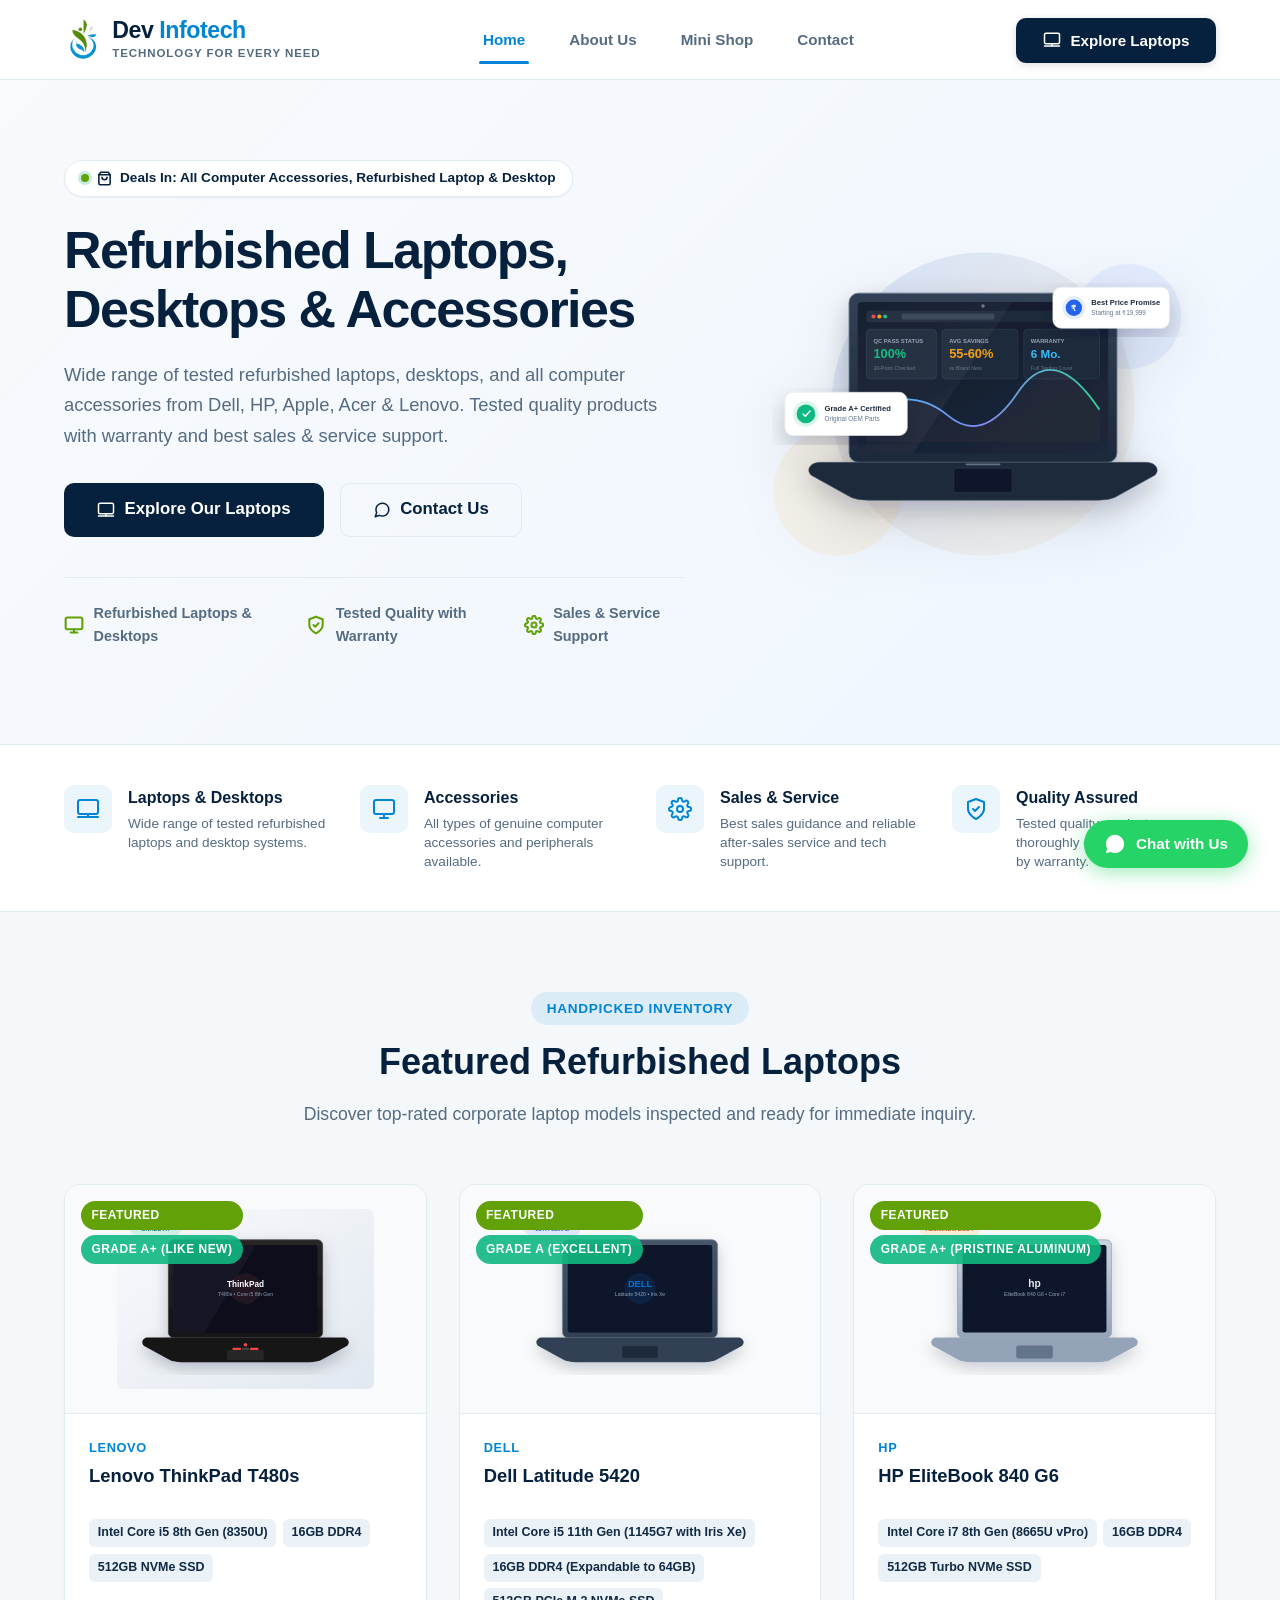
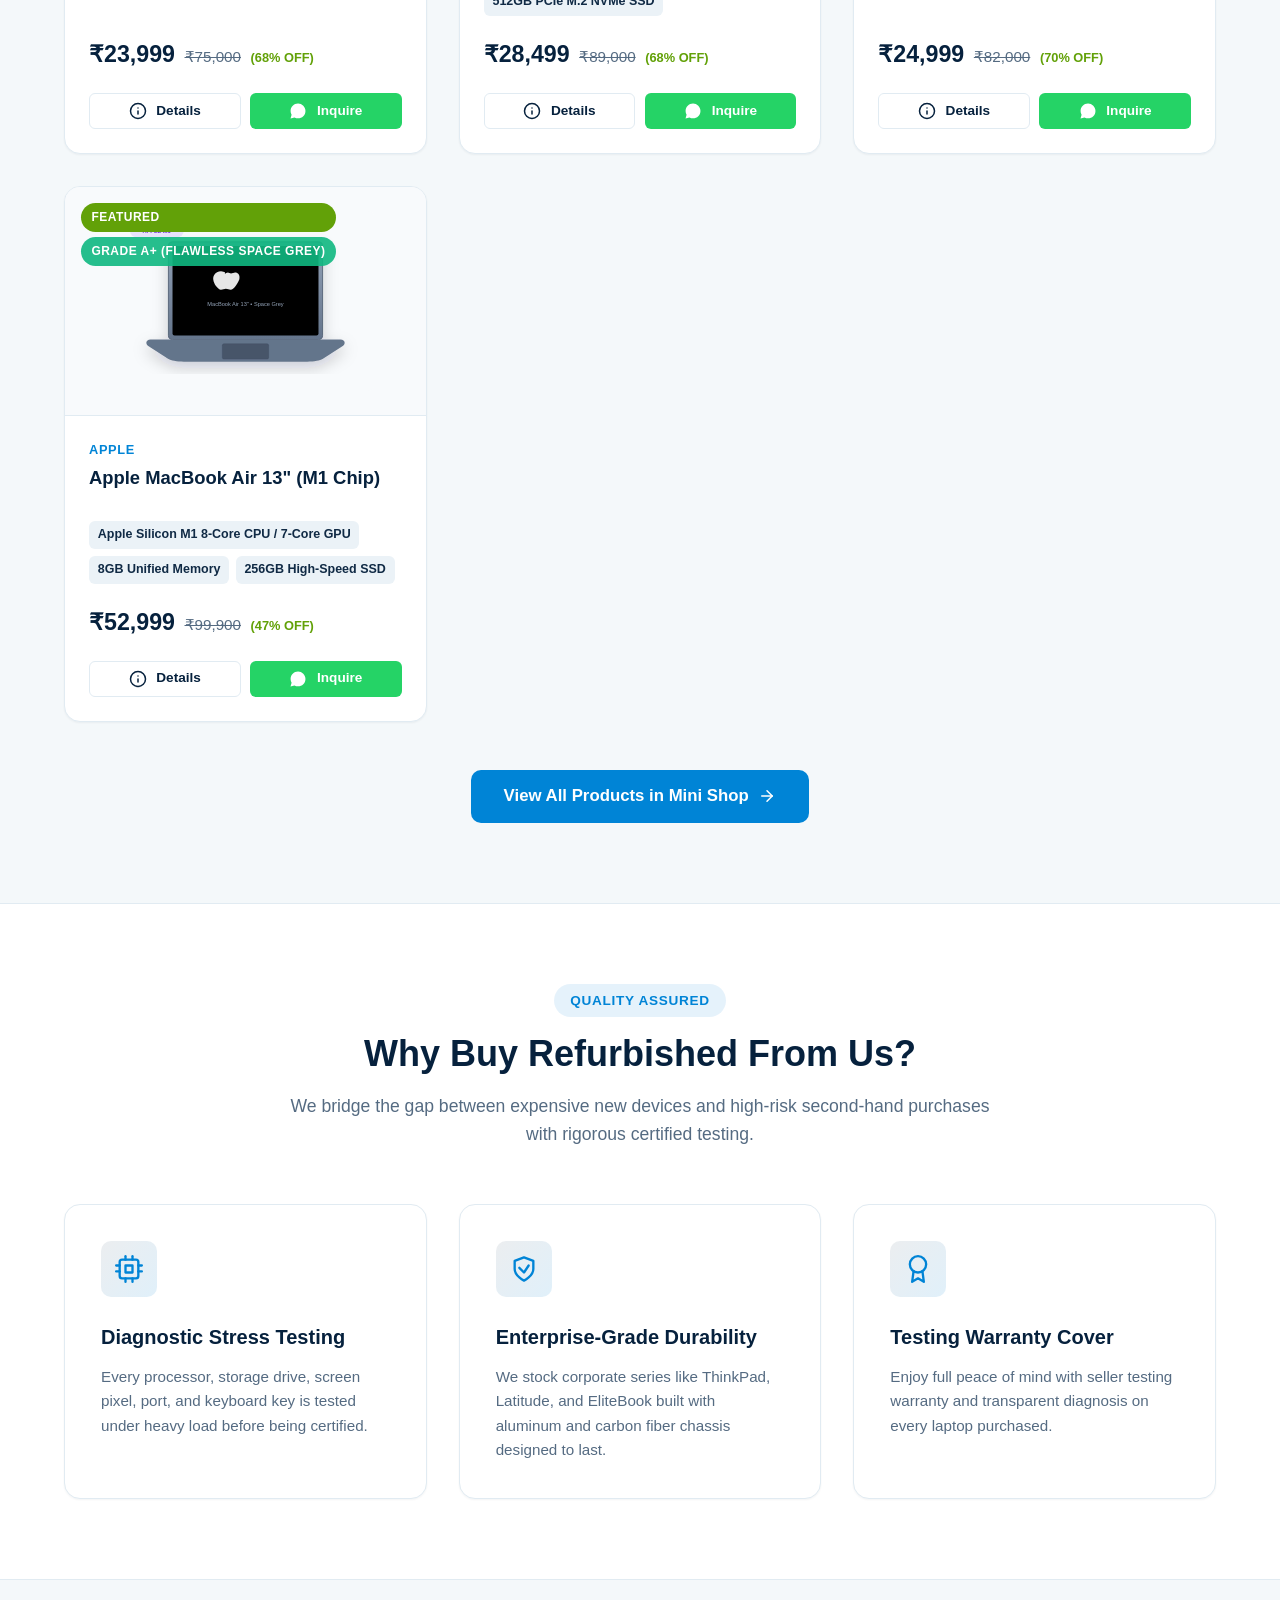
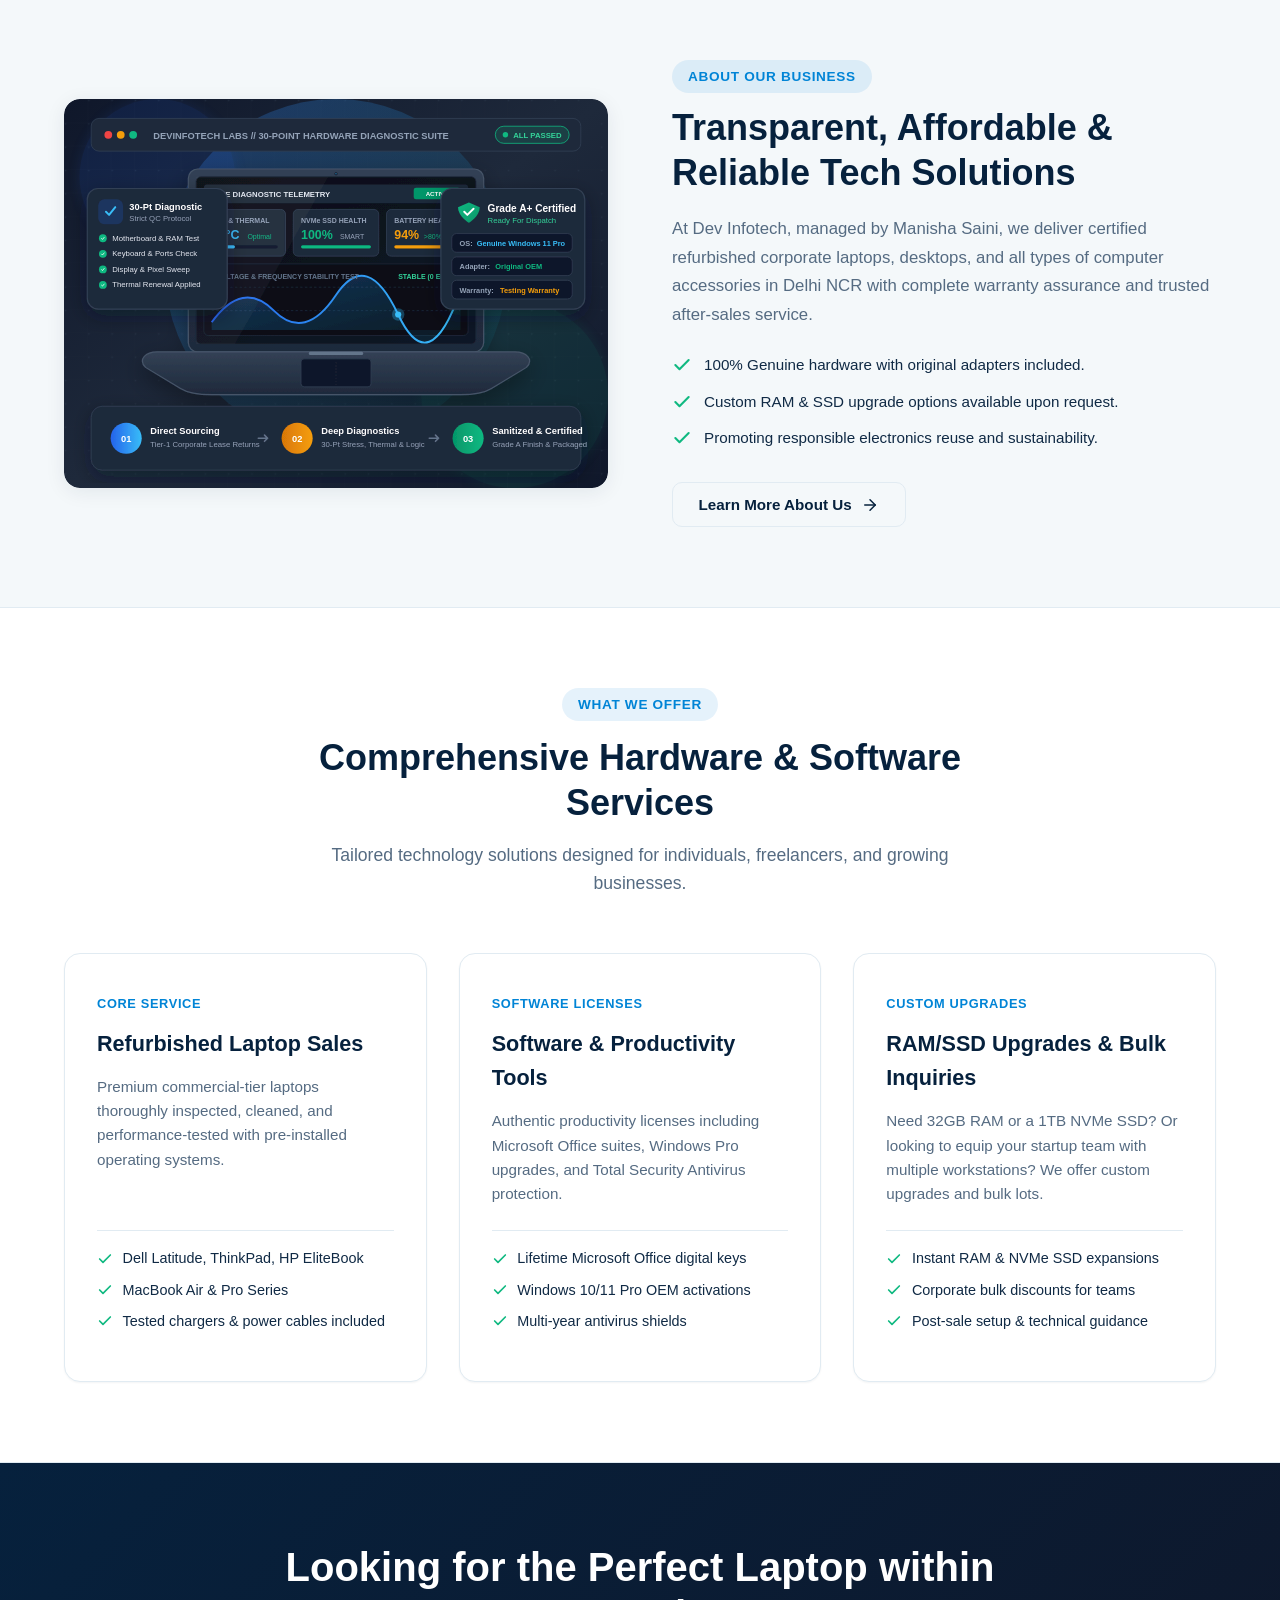
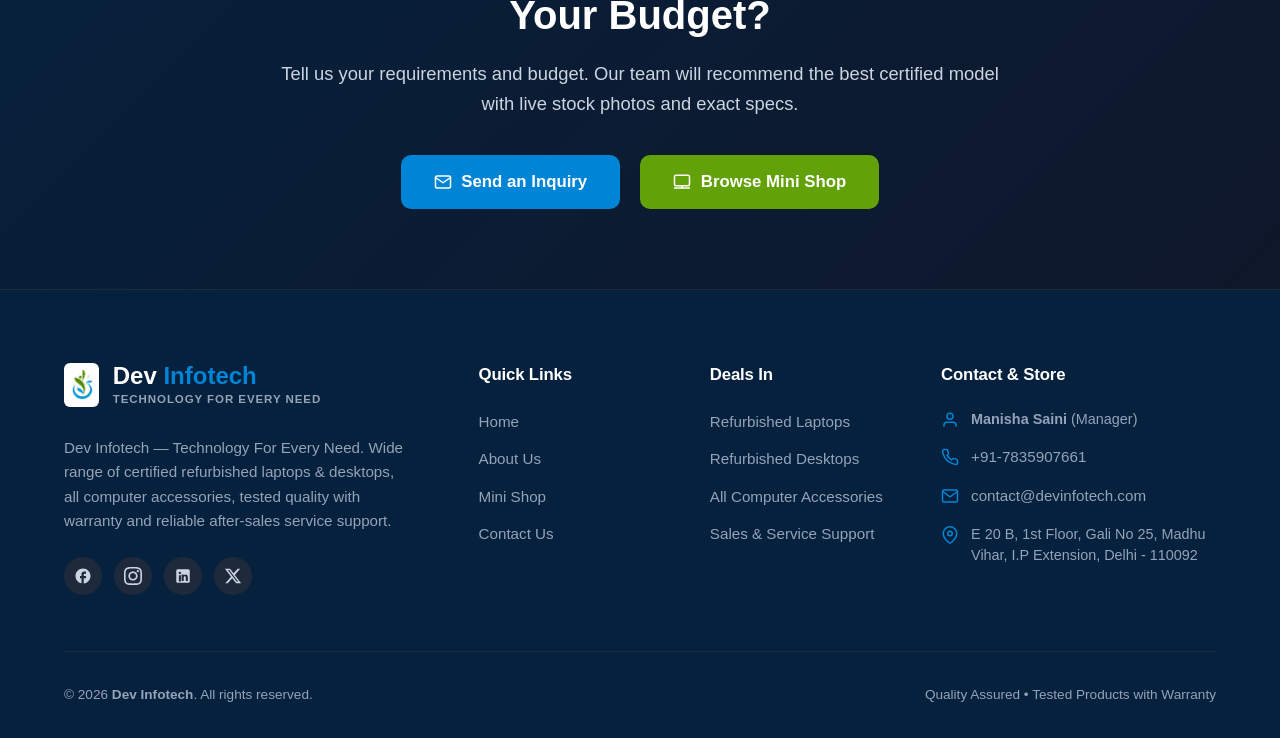
==== commit ea349b72: "Add files via upload" ====
--- a/index.html
+++ b/index.html
@@ -3,10 +3,10 @@
 <head>
   <meta charset="UTF-8">
   <meta name="viewport" content="width=device-width, initial-scale=1.0">
-  <meta name="description" content="Certified Refurbished Laptops and Software Solutions. Quality-checked enterprise laptops at up to 60% savings with warranty support.">
-  <title>DevInfoTech - Certified Refurbished Laptops & Software</title>
-
-  <!-- Google Fonts Preconnect & Inter / Outfit Font Family -->
+  <meta name="description" content="Dev Infotech - Certified Refurbished Laptops, Desktops, and Computer Accessories. Tested quality products with warranty and after-sales service support.">
+  <title>Dev Infotech - Technology For Every Need | Refurbished Laptops & Desktops</title>
+
+  <!-- Google Fonts Preconnect & Plus Jakarta Sans Font Family -->
   <link rel="preconnect" href="https://fonts.googleapis.com">
   <link rel="preconnect" href="https://fonts.gstatic.com" crossorigin>
   <link href="https://fonts.googleapis.com/css2?family=Plus+Jakarta+Sans:wght@400;500;600;700;800&display=swap" rel="stylesheet">
@@ -24,9 +24,12 @@
   <header class="site-header">
     <div class="container header-container">
       <a href="index.html" class="brand-logo-link brand-logo-slot" aria-label="Home">
-        <div class="brand-text-wrapper">
-          <span class="brand-name">Dev<span>Info</span>Tech</span>
-          <span class="brand-tagline">Certified Refurbished</span>
+        <div class="brand-logo-combo">
+          <img src="assets/images/logo.png" alt="Dev Infotech Logo" class="brand-logo-img">
+          <div class="brand-text-wrapper">
+            <span class="brand-name">Dev <span>Infotech</span></span>
+            <span class="brand-tagline">Technology For Every Need</span>
+          </div>
         </div>
       </a>
 
@@ -120,16 +123,16 @@
         <div class="hero-content">
           <div class="hero-badge">
             <span class="hero-badge-dot"></span>
-            <svg viewBox="0 0 24 24" width="15" height="15" fill="none" stroke="#F59E0B" stroke-width="2.5" stroke-linecap="round" stroke-linejoin="round"><polygon points="12 2 15.09 8.26 22 9.27 17 14.14 18.18 21.02 12 17.77 5.82 21.02 7 14.14 2 9.27 8.91 8.26 12 2"/></svg>
-            <span>100% Tested Enterprise Stock Available</span>
+            <svg viewBox="0 0 24 24" width="15" height="15" fill="none" stroke="currentColor" stroke-width="2.5" stroke-linecap="round" stroke-linejoin="round"><path d="M6 2L3 6v14a2 2 0 0 0 2 2h14a2 2 0 0 0 2-2V6l-3-4z"/><line x1="3" y1="6" x2="21" y2="6"/><path d="M16 10a4 4 0 0 1-8 0"/></svg>
+            <span>Deals In: All Computer Accessories, Refurbished Laptop & Desktop</span>
           </div>
 
           <h1 class="hero-title" data-config="heroTitle">
-            Smart Technology. <span class="highlight">Better Value.</span>
+            Technology For <span class="highlight">Every Need</span>
           </h1>
 
           <p class="hero-description" data-config="heroSubtitle">
-            Explore quality-checked refurbished enterprise laptops and genuine software solutions tested for top performance at affordable pricing.
+            Wide range of certified refurbished laptops & desktops and genuine computer accessories from Dell, HP, Apple, Acer & Lenovo. Tested quality products with warranty and best sales & service support.
           </p>
 
           <div class="hero-cta-group">
@@ -143,19 +146,19 @@
             </a>
           </div>
 
-          <!-- Trust Checkmarks -->
+          <!-- Trust Checkmarks Matching Card -->
           <div class="hero-trust-row">
             <div class="hero-trust-item">
+              <svg viewBox="0 0 24 24" width="20" height="20" fill="none" stroke="currentColor" stroke-width="2.5" stroke-linecap="round" stroke-linejoin="round"><rect x="2" y="3" width="20" height="14" rx="2"/><line x1="8" y1="21" x2="16" y2="21"/><line x1="12" y1="17" x2="12" y2="21"/></svg>
+              <span>Refurbished Laptops & Desktops</span>
+            </div>
+            <div class="hero-trust-item">
               <svg viewBox="0 0 24 24" width="20" height="20" fill="none" stroke="currentColor" stroke-width="2.5" stroke-linecap="round" stroke-linejoin="round"><path d="M12 22s8-4 8-10V5l-8-3-8 3v7c0 6 8 10 8 10z"/><polyline points="9 12 11 14 15 10"/></svg>
-              <span>30+ Quality Checkpoints</span>
+              <span>Tested Quality with Warranty</span>
             </div>
             <div class="hero-trust-item">
-              <svg viewBox="0 0 24 24" width="20" height="20" fill="none" stroke="currentColor" stroke-width="2.5" stroke-linecap="round" stroke-linejoin="round"><circle cx="12" cy="8" r="7"/><polyline points="8.21 13.89 7 23 12 20 17 23 15.79 13.88"/></svg>
-              <span>Seller Testing Warranty</span>
-            </div>
-            <div class="hero-trust-item">
-              <svg viewBox="0 0 24 24" width="20" height="20" fill="none" stroke="currentColor" stroke-width="2.5" stroke-linecap="round" stroke-linejoin="round"><polygon points="13 2 3 14 12 14 11 22 21 10 12 10 13 2"/></svg>
-              <span>Ready for Immediate Dispatch</span>
+              <svg viewBox="0 0 24 24" width="20" height="20" fill="none" stroke="currentColor" stroke-width="2.5" stroke-linecap="round" stroke-linejoin="round"><circle cx="12" cy="12" r="3"/><path d="M19.4 15a1.65 1.65 0 0 0 .33 1.82l.06.06a2 2 0 0 1 0 2.83 2 2 0 0 1-2.83 0l-.06-.06a1.65 1.65 0 0 0-1.82-.33 1.65 1.65 0 0 0-1 1.51V21a2 2 0 0 1-2 2 2 2 0 0 1-2-2v-.09A1.65 1.65 0 0 0 9 19.4a1.65 1.65 0 0 0-1.82.33l-.06.06a2 2 0 0 1-2.83 0 2 2 0 0 1 0-2.83l.06-.06a1.65 1.65 0 0 0 .33-1.82 1.65 1.65 0 0 0-1.51-1H3a2 2 0 0 1-2-2 2 2 0 0 1 2-2h.09A1.65 1.65 0 0 0 4.6 9a1.65 1.65 0 0 0-.33-1.82l-.06-.06a2 2 0 0 1 0-2.83 2 2 0 0 1 2.83 0l.06.06a1.65 1.65 0 0 0 1.82.33H9a1.65 1.65 0 0 0 1-1.51V3a2 2 0 0 1 2-2 2 2 0 0 1 2 2v.09a1.65 1.65 0 0 0 1 1.51 1.65 1.65 0 0 0 1.82-.33l.06-.06a2 2 0 0 1 2.83 0 2 2 0 0 1 0 2.83l-.06.06a1.65 1.65 0 0 0-.33 1.82V9a1.65 1.65 0 0 0 1.51 1H21a2 2 0 0 1 2 2 2 2 0 0 1-2 2h-.09a1.65 1.65 0 0 0-1.51 1z"/></svg>
+              <span>Sales & Service Support</span>
             </div>
           </div>
         </div>
@@ -167,27 +170,37 @@
     </section>
 
     <!-- ==============================================================================
-         TRUST STRIP
+         TRUST STRIP (4 Pillars from Business Card)
          ============================================================================== -->
     <section class="trust-strip">
       <div class="container trust-grid">
         <div class="trust-card">
           <div class="trust-icon-box">
-            <svg viewBox="0 0 24 24" width="24" height="24" fill="none" stroke="currentColor" stroke-width="2" stroke-linecap="round" stroke-linejoin="round"><path d="M9 11l3 3L22 4"/><path d="M21 12v7a2 2 0 0 1-2 2H5a2 2 0 0 1-2-2V5a2 2 0 0 1 2-2h11"/></svg>
+            <svg viewBox="0 0 24 24" width="24" height="24" fill="none" stroke="currentColor" stroke-width="2" stroke-linecap="round" stroke-linejoin="round"><rect x="2" y="3" width="20" height="14" rx="2"/><path d="M2 20h20"/><path d="M12 17v3"/></svg>
           </div>
           <div>
-            <h3 class="trust-title">30+ Point Inspection</h3>
-            <p class="trust-desc">Rigorously tested motherboards, SSDs, RAM, thermals & batteries.</p>
+            <h3 class="trust-title">Laptops & Desktops</h3>
+            <p class="trust-desc">Wide range of tested refurbished laptops and desktop systems.</p>
           </div>
         </div>
 
         <div class="trust-card">
           <div class="trust-icon-box">
-            <svg viewBox="0 0 24 24" width="24" height="24" fill="none" stroke="currentColor" stroke-width="2" stroke-linecap="round" stroke-linejoin="round"><path d="M20.59 13.41l-7.17 7.17a2 2 0 0 1-2.83 0L2 12V2h10l8.59 8.59a2 2 0 0 1 0 2.82z"/><circle cx="7" cy="7" r="1.5"/></svg>
+            <svg viewBox="0 0 24 24" width="24" height="24" fill="none" stroke="currentColor" stroke-width="2" stroke-linecap="round" stroke-linejoin="round"><rect x="2" y="3" width="20" height="14" rx="2"/><line x1="8" y1="21" x2="16" y2="21"/><line x1="12" y1="17" x2="12" y2="21"/></svg>
           </div>
           <div>
-            <h3 class="trust-title">Save Up to 60%</h3>
-            <p class="trust-desc">Get business-class reliability without paying full showroom prices.</p>
+            <h3 class="trust-title">Accessories</h3>
+            <p class="trust-desc">All types of genuine computer accessories and peripherals available.</p>
+          </div>
+        </div>
+
+        <div class="trust-card">
+          <div class="trust-icon-box">
+            <svg viewBox="0 0 24 24" width="24" height="24" fill="none" stroke="currentColor" stroke-width="2" stroke-linecap="round" stroke-linejoin="round"><circle cx="12" cy="12" r="3"/><path d="M19.4 15a1.65 1.65 0 0 0 .33 1.82l.06.06a2 2 0 0 1 0 2.83 2 2 0 0 1-2.83 0l-.06-.06a1.65 1.65 0 0 0-1.82-.33 1.65 1.65 0 0 0-1 1.51V21a2 2 0 0 1-2 2 2 2 0 0 1-2-2v-.09A1.65 1.65 0 0 0 9 19.4a1.65 1.65 0 0 0-1.82.33l-.06.06a2 2 0 0 1-2.83 0 2 2 0 0 1 0-2.83l.06-.06a1.65 1.65 0 0 0 .33-1.82 1.65 1.65 0 0 0-1.51-1H3a2 2 0 0 1-2-2 2 2 0 0 1 2-2h.09A1.65 1.65 0 0 0 4.6 9a1.65 1.65 0 0 0-.33-1.82l-.06-.06a2 2 0 0 1 0-2.83 2 2 0 0 1 2.83 0l.06.06a1.65 1.65 0 0 0 1.82.33H9a1.65 1.65 0 0 0 1-1.51V3a2 2 0 0 1 2-2 2 2 0 0 1 2 2v.09a1.65 1.65 0 0 0 1 1.51 1.65 1.65 0 0 0 1.82-.33l.06-.06a2 2 0 0 1 2.83 0 2 2 0 0 1 0 2.83l-.06.06a1.65 1.65 0 0 0-.33 1.82V9a1.65 1.65 0 0 0 1.51 1H21a2 2 0 0 1 2 2 2 2 0 0 1-2 2h-.09a1.65 1.65 0 0 0-1.51 1z"/></svg>
+          </div>
+          <div>
+            <h3 class="trust-title">Sales & Service</h3>
+            <p class="trust-desc">Best sales guidance and reliable after-sales service and tech support.</p>
           </div>
         </div>
 
@@ -196,18 +209,8 @@
             <svg viewBox="0 0 24 24" width="24" height="24" fill="none" stroke="currentColor" stroke-width="2" stroke-linecap="round" stroke-linejoin="round"><path d="M12 22s8-4 8-10V5l-8-3-8 3v7c0 6 8 10 8 10z"/><polyline points="9 12 11 14 15 10"/></svg>
           </div>
           <div>
-            <h3 class="trust-title">Testing Warranty</h3>
-            <p class="trust-desc">Every laptop is covered with seller replacement and repair support.</p>
-          </div>
-        </div>
-
-        <div class="trust-card">
-          <div class="trust-icon-box">
-            <svg viewBox="0 0 24 24" width="24" height="24" fill="currentColor"><path d="M12.04 2c-5.46 0-9.91 4.45-9.91 9.91 0 1.75.46 3.45 1.32 4.95L2.05 22l5.25-1.38c1.45.79 3.08 1.21 4.74 1.21 5.46 0 9.91-4.45 9.91-9.91 0-2.65-1.03-5.14-2.9-7.01A9.816 9.816 0 0 0 12.04 2z"/></svg>
-          </div>
-          <div>
-            <h3 class="trust-title">Direct Inquiries</h3>
-            <p class="trust-desc">Chat directly on WhatsApp to check live availability and photos.</p>
+            <h3 class="trust-title">Quality Assured</h3>
+            <p class="trust-desc">Tested quality products thoroughly checked and backed by warranty.</p>
           </div>
         </div>
       </div>
@@ -290,7 +293,7 @@
           <span class="section-tag">About Our Business</span>
           <h2 class="section-title">Transparent, Affordable & Reliable Tech Solutions</h2>
           <p class="about-preview-text" data-config="aboutShort">
-            At DevInfoTech, we specialize in certified refurbished corporate-grade laptops and authentic software tools. We deliver reliable computing power to students, professionals, and small businesses with complete transparency.
+            At Dev Infotech, we specialize in certified refurbished corporate-grade laptops and authentic software tools. We deliver reliable computing power to students, professionals, and small businesses with complete transparency.
           </p>
 
           <ul class="about-highlights-list">
@@ -421,11 +424,15 @@
     <div class="container">
       <div class="footer-grid">
         <div class="footer-brand">
-          <div class="footer-brand-name brand-logo-slot">
-            Dev<span>Info</span>Tech
+          <div class="footer-brand-logo-combo brand-logo-slot">
+            <img src="assets/images/logo.png" alt="Dev Infotech Logo" class="footer-logo-img">
+            <div class="brand-text-wrapper">
+              <span class="footer-brand-name">Dev <span>Infotech</span></span>
+              <span class="brand-tagline" style="color: #94A3B8;">Technology For Every Need</span>
+            </div>
           </div>
           <p class="footer-desc" data-config="footerDescription">
-            Your trusted destination for rigorously tested refurbished enterprise laptops, warranty-backed hardware, and essential software solutions.
+            Dev Infotech — Technology For Every Need. Wide range of certified refurbished laptops & desktops, computer accessories, tested quality with warranty and reliable after-sales service support.
           </p>
           <div class="footer-social-links">
             <!-- Dynamically populated by js/main.js from js/config.js -->
@@ -443,37 +450,41 @@
         </div>
 
         <div>
-          <h4 class="footer-col-title">Categories</h4>
+          <h4 class="footer-col-title">Deals In</h4>
           <ul class="footer-links">
-            <li class="footer-link-item"><a href="shop.html?category=laptop" class="footer-link">Business Laptops</a></li>
-            <li class="footer-link-item"><a href="shop.html?category=laptop&brand=lenovo" class="footer-link">ThinkPad Series</a></li>
-            <li class="footer-link-item"><a href="shop.html?category=laptop&brand=dell" class="footer-link">Dell Workstations</a></li>
-            <li class="footer-link-item"><a href="shop.html?category=software" class="footer-link">Software & Licenses</a></li>
+            <li class="footer-link-item"><a href="shop.html?category=laptop" class="footer-link">Refurbished Laptops</a></li>
+            <li class="footer-link-item"><a href="shop.html?category=laptop" class="footer-link">Refurbished Desktops</a></li>
+            <li class="footer-link-item"><a href="shop.html" class="footer-link">All Computer Accessories</a></li>
+            <li class="footer-link-item"><a href="contact.html" class="footer-link">Sales & Service Support</a></li>
           </ul>
         </div>
 
         <div>
-          <h4 class="footer-col-title">Contact Info</h4>
+          <h4 class="footer-col-title">Contact & Store</h4>
           <ul class="footer-contact-list">
             <li class="footer-contact-item">
+              <svg viewBox="0 0 24 24" fill="none" stroke="currentColor" stroke-width="2"><path d="M20 21v-2a4 4 0 0 0-4-4H8a4 4 0 0 0-4 4v2"/><circle cx="12" cy="7" r="4"/></svg>
+              <span><strong>Manisha Saini</strong> (Manager)</span>
+            </li>
+            <li class="footer-contact-item">
               <svg viewBox="0 0 24 24" fill="none" stroke="currentColor" stroke-width="2"><path d="M22 16.92v3a2 2 0 0 1-2.18 2 19.79 19.79 0 0 1-8.63-3.07 19.5 19.5 0 0 1-6-6 19.79 19.79 0 0 1-3.07-8.67A2 2 0 0 1 4.11 2h3a2 2 0 0 1 2 1.72 12.84 12.84 0 0 0 .7 2.81 2 2 0 0 1-.45 2.11L8.09 9.91a16 16 0 0 0 6 6l1.27-1.27a2 2 0 0 1 2.11-.45 12.84 12.84 0 0 0 2.81.7A2 2 0 0 1 22 16.92z"/></svg>
-              <a href="tel:+919876543210" data-config="phone" class="footer-link">+91 98765 43210</a>
+              <a href="tel:+917835907661" data-config="phone" class="footer-link">+91-7835907661</a>
             </li>
             <li class="footer-contact-item">
               <svg viewBox="0 0 24 24" fill="none" stroke="currentColor" stroke-width="2"><path d="M4 4h16c1.1 0 2 .9 2 2v12c0 1.1-.9 2-2 2H4c-1.1 0-2-.9-2-2V6c0-1.1.9-2 2-2z"/><polyline points="22,6 12,13 2,6"/></svg>
-              <a href="mailto:contact@devinfotech.example.com" data-config="email" class="footer-link">contact@devinfotech.example.com</a>
+              <a href="mailto:contact@devinfotech.com" data-config="email" class="footer-link">contact@devinfotech.com</a>
             </li>
             <li class="footer-contact-item">
               <svg viewBox="0 0 24 24" fill="none" stroke="currentColor" stroke-width="2"><path d="M21 10c0 7-9 13-9 13s-9-6-9-13a9 9 0 0 1 18 0z"/><circle cx="12" cy="10" r="3"/></svg>
-              <span data-config="address">Tech Park Commercial Hub, Electronic City, Bengaluru</span>
+              <span data-config="address">E 20 B, 1st Floor, Gali No 25, Madhu Vihar, I.P Extension, Delhi - 110092</span>
             </li>
           </ul>
         </div>
       </div>
 
       <div class="footer-bottom">
-        <p data-config="copyright">&copy; 2026 <strong>DevInfoTech</strong>. All rights reserved.</p>
-        <p>Tested Quality • Genuine Transparency</p>
+        <p data-config="copyright">&copy; 2026 <strong>Dev Infotech</strong>. All rights reserved.</p>
+        <p>Quality Assured • Tested Products with Warranty</p>
       </div>
     </div>
   </footer>
--- a/css/style.css
+++ b/css/style.css
@@ -8,39 +8,39 @@
 
 :root {
   /* Dynamic Branding Defaults (Configurable via js/config.js) */
-  --color-primary: #1E3A5F;
-  --color-primary-hover: #152a45;
-  --color-secondary: #2563EB;
-  --color-secondary-hover: #1d4ed8;
-  --color-accent: #F59E0B;
-  --color-accent-hover: #d97706;
-  --color-bg: #F8FAFC;
+  --color-primary: #06213D;
+  --color-primary-hover: #031427;
+  --color-secondary: #0084D6;
+  --color-secondary-hover: #006cb3;
+  --color-accent: #62A108;
+  --color-accent-hover: #4e8306;
+  --color-bg: #F4F8FA;
   --color-surface: #FFFFFF;
-  --color-text: #172033;
-  --color-text-muted: #64748B;
-  --color-border: #E2E8F0;
-  --color-success: #10B981;
+  --color-text: #0A1C2E;
+  --color-text-muted: #556B82;
+  --color-border: #E1EBF2;
+  --color-success: #62A108;
 
   /* Neutrals & Dark Accents */
-  --color-dark: #0F172A;
-  --color-gray-50: #F8FAFC;
-  --color-gray-100: #F1F5F9;
-  --color-gray-200: #E2E8F0;
-  --color-gray-300: #CBD5E1;
-  --color-gray-600: #475569;
-  --color-gray-800: #1E293B;
+  --color-dark: #06213D;
+  --color-gray-50: #F4F8FA;
+  --color-gray-100: #EBF2F7;
+  --color-gray-200: #E1EBF2;
+  --color-gray-300: #CBD7E2;
+  --color-gray-600: #556B82;
+  --color-gray-800: #102A45;
 
   /* Typography */
   --font-base: -apple-system, BlinkMacSystemFont, "Segoe UI", Roboto, "Helvetica Neue", Arial, sans-serif;
   --font-heading: -apple-system, BlinkMacSystemFont, "Segoe UI", Roboto, "Helvetica Neue", Arial, sans-serif;
 
   /* Shadows */
-  --shadow-sm: 0 1px 2px 0 rgba(0, 0, 0, 0.05);
-  --shadow-md: 0 4px 6px -1px rgba(0, 0, 0, 0.1), 0 2px 4px -1px rgba(0, 0, 0, 0.06);
-  --shadow-lg: 0 10px 15px -3px rgba(0, 0, 0, 0.1), 0 4px 6px -2px rgba(0, 0, 0, 0.05);
-  --shadow-xl: 0 20px 25px -5px rgba(0, 0, 0, 0.1), 0 10px 10px -5px rgba(0, 0, 0, 0.04);
-  --shadow-card: 0 4px 20px rgba(15, 23, 42, 0.08);
-  --shadow-card-hover: 0 12px 30px rgba(15, 23, 42, 0.14);
+  --shadow-sm: 0 1px 2px 0 rgba(6, 33, 61, 0.05);
+  --shadow-md: 0 4px 6px -1px rgba(6, 33, 61, 0.08), 0 2px 4px -1px rgba(6, 33, 61, 0.04);
+  --shadow-lg: 0 10px 15px -3px rgba(6, 33, 61, 0.1), 0 4px 6px -2px rgba(6, 33, 61, 0.05);
+  --shadow-xl: 0 20px 25px -5px rgba(6, 33, 61, 0.12), 0 10px 10px -5px rgba(6, 33, 61, 0.04);
+  --shadow-card: 0 4px 20px rgba(6, 33, 61, 0.08);
+  --shadow-card-hover: 0 12px 30px rgba(6, 33, 61, 0.14);
 
   /* Layout Spacing */
   --max-width: 1200px;
@@ -134,7 +134,7 @@
 .section-tag {
   display: inline-block;
   padding: 0.35rem 1rem;
-  background-color: rgba(37, 99, 235, 0.1);
+  background-color: rgba(0, 132, 214, 0.1);
   color: var(--color-secondary);
   font-size: 0.85rem;
   font-weight: 700;
@@ -194,8 +194,14 @@
   flex-shrink: 0;
 }
 
+.brand-logo-combo {
+  display: flex;
+  align-items: center;
+  gap: 0.75rem;
+}
+
 .brand-logo-img {
-  height: 46px;
+  height: 48px;
   width: auto;
   object-fit: contain;
 }
@@ -298,7 +304,7 @@
   font-size: 0.9rem;
   font-weight: 700;
   border-radius: var(--radius-md);
-  box-shadow: 0 2px 8px rgba(30, 58, 95, 0.15);
+  box-shadow: 0 2px 8px rgba(6, 33, 61, 0.15);
   display: inline-flex;
   align-items: center;
   gap: 0.5rem;
@@ -311,7 +317,7 @@
 
 .btn-header-cta:hover {
   transform: translateY(-2px);
-  box-shadow: 0 4px 14px rgba(37, 99, 235, 0.3);
+  box-shadow: 0 4px 14px rgba(0, 132, 214, 0.3);
 }
 
 /* Drawer Header - Strictly hidden on desktop */
@@ -498,7 +504,7 @@
   width: 48px;
   height: 48px;
   border-radius: var(--radius-md);
-  background: rgba(37, 99, 235, 0.08);
+  background: rgba(0, 132, 214, 0.08);
   color: var(--color-secondary);
   display: flex;
   align-items: center;
@@ -554,7 +560,7 @@
   width: 56px;
   height: 56px;
   border-radius: var(--radius-md);
-  background: linear-gradient(135deg, rgba(30, 58, 95, 0.08), rgba(37, 99, 235, 0.12));
+  background: linear-gradient(135deg, rgba(6, 33, 61, 0.08), rgba(0, 132, 214, 0.12));
   color: var(--color-secondary);
   display: flex;
   align-items: center;
@@ -765,11 +771,28 @@
   max-width: 340px;
 }
 
+.footer-brand-logo-combo {
+  display: flex;
+  align-items: center;
+  gap: 0.85rem;
+  margin-bottom: 0.85rem;
+}
+
+.footer-logo-img {
+  height: 44px;
+  width: auto;
+  object-fit: contain;
+  background: #FFFFFF;
+  padding: 4px;
+  border-radius: var(--radius-sm);
+}
+
 .footer-brand-name {
   font-size: 1.5rem;
   font-weight: 800;
   color: #FFFFFF;
-  margin-bottom: 0.75rem;
+  margin-bottom: 0;
+  line-height: 1.2;
 }
 
 .footer-brand-name span {
--- a/css/components.css
+++ b/css/components.css
@@ -75,7 +75,7 @@
 
 .btn-outline:hover {
   border-color: var(--color-primary);
-  background-color: rgba(30, 58, 95, 0.04);
+  background-color: rgba(6, 33, 61, 0.04);
   color: var(--color-primary);
 }
 
@@ -164,7 +164,7 @@
 }
 
 .badge-category {
-  background-color: rgba(30, 58, 95, 0.85);
+  background-color: rgba(6, 33, 61, 0.85);
   color: #FFFFFF;
 }
 
@@ -317,7 +317,7 @@
   outline: none;
   background-color: #FFFFFF;
   border-color: var(--color-secondary);
-  box-shadow: 0 0 0 3px rgba(37, 99, 235, 0.15);
+  box-shadow: 0 0 0 3px rgba(0, 132, 214, 0.15);
 }
 
 .filter-category-group {
@@ -632,7 +632,7 @@
 .form-control:focus {
   outline: none;
   border-color: var(--color-secondary);
-  box-shadow: 0 0 0 3px rgba(37, 99, 235, 0.15);
+  box-shadow: 0 0 0 3px rgba(0, 132, 214, 0.15);
 }
 
 .form-control.is-invalid {
--- a/css/responsive.css
+++ b/css/responsive.css
@@ -300,7 +300,7 @@
     width: 36px;
     height: 36px;
     border-radius: var(--radius-sm);
-    background: rgba(30, 58, 95, 0.08);
+    background: rgba(6, 33, 61, 0.08);
     color: var(--color-primary);
     flex-shrink: 0;
     transition: var(--transition);
@@ -317,11 +317,11 @@
     background-color: #FFFFFF;
     border-color: var(--color-secondary);
     color: var(--color-secondary);
-    box-shadow: 0 2px 8px rgba(37, 99, 235, 0.1);
+    box-shadow: 0 2px 8px rgba(0, 132, 214, 0.1);
   }
 
   .nav-link:hover .nav-icon {
-    background-color: rgba(37, 99, 235, 0.12);
+    background-color: rgba(0, 132, 214, 0.12);
     color: var(--color-secondary);
   }
 
@@ -331,9 +331,9 @@
   }
 
   .nav-link.active {
-    background-color: rgba(37, 99, 235, 0.08);
+    background-color: rgba(0, 132, 214, 0.08);
     color: var(--color-secondary);
-    border-color: rgba(37, 99, 235, 0.3);
+    border-color: rgba(0, 132, 214, 0.3);
     font-weight: 700;
   }
 
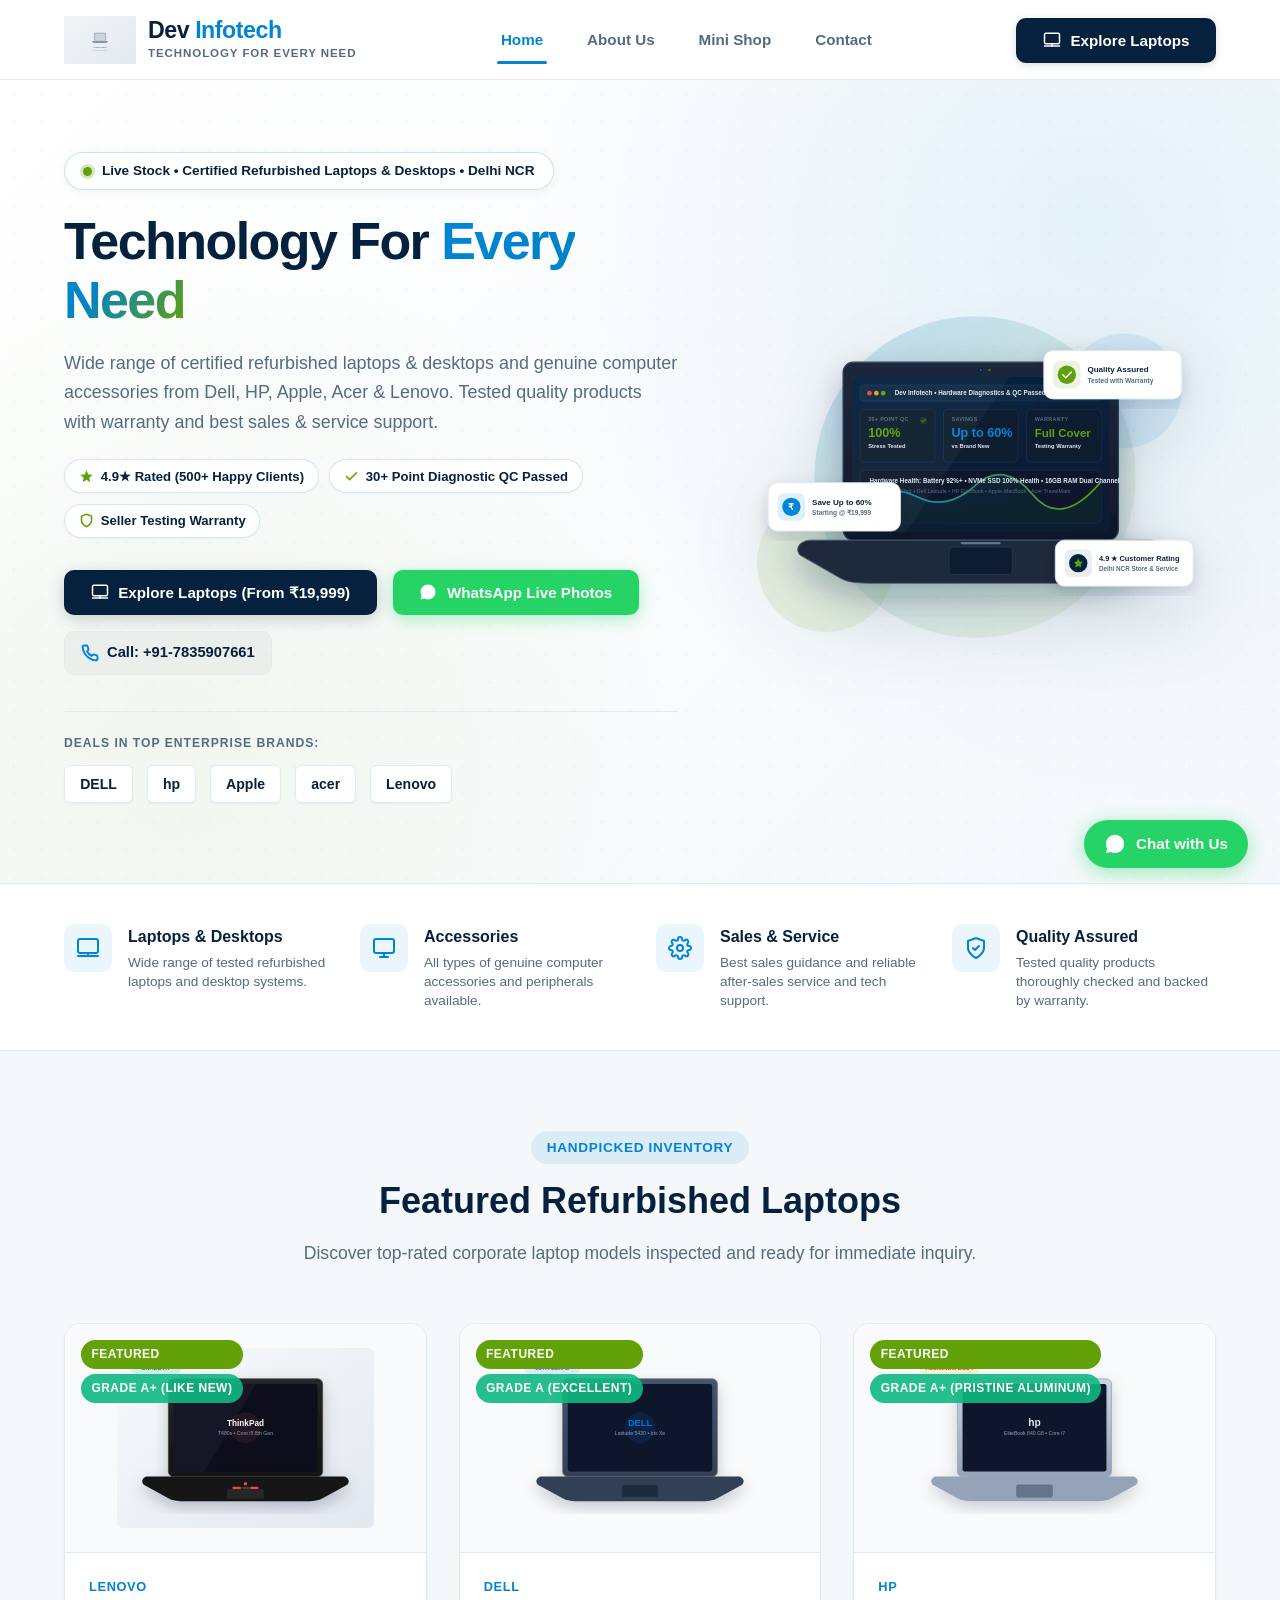
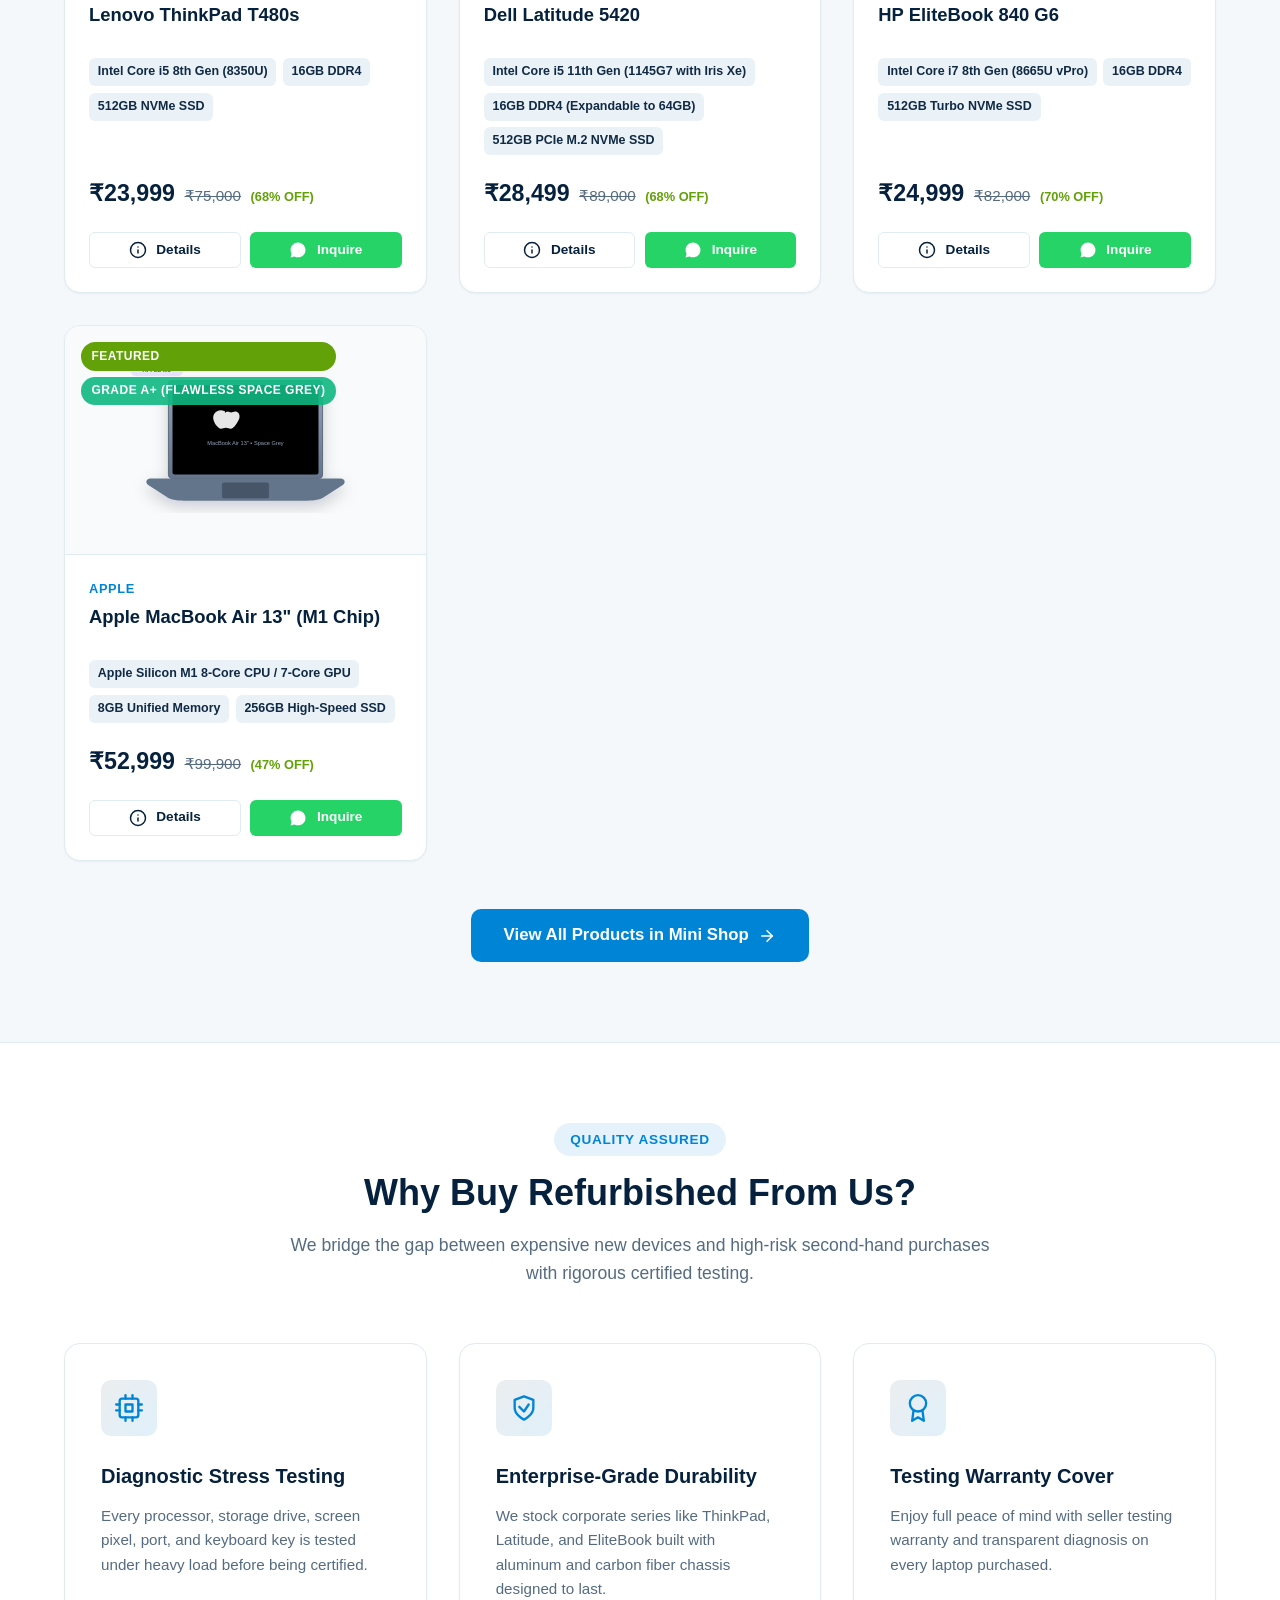
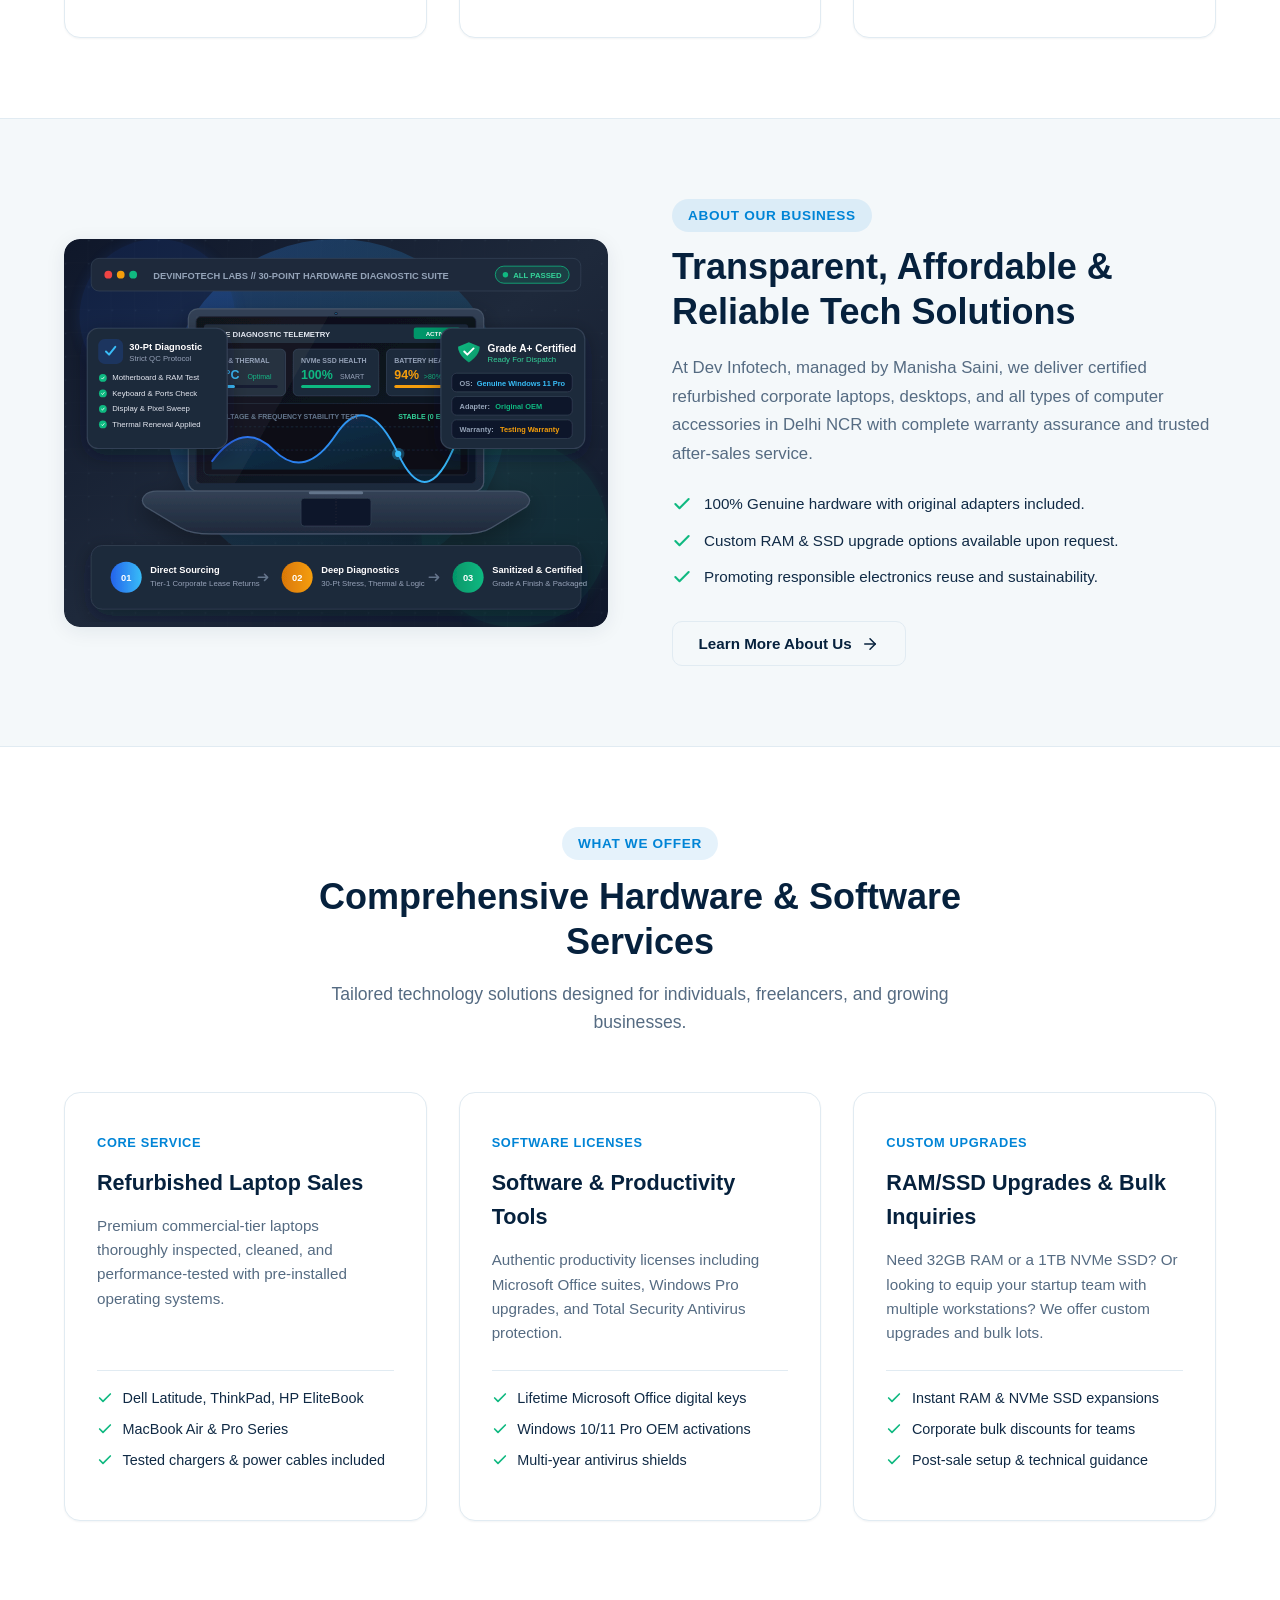
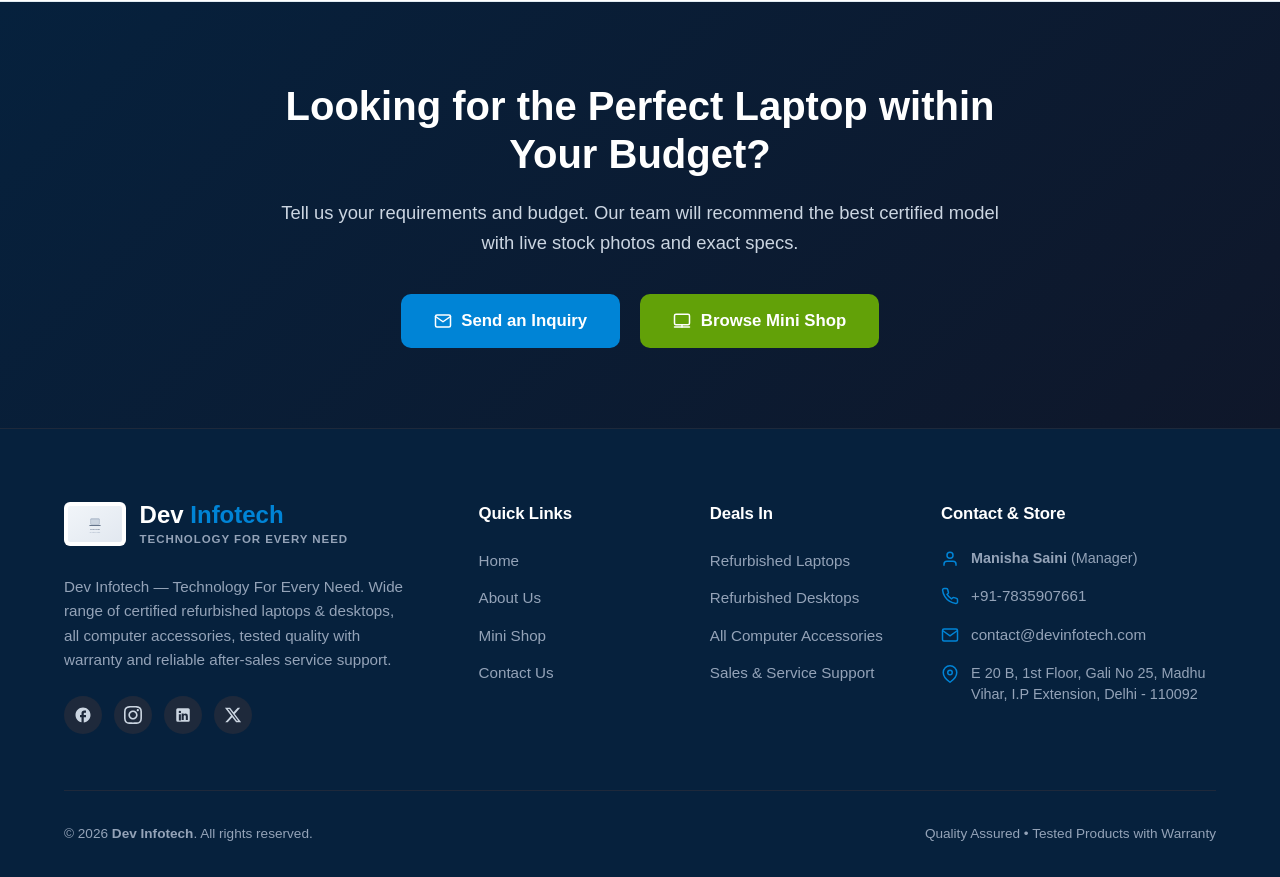
==== commit fb0242c0: "Updation" ====
--- a/index.html
+++ b/index.html
@@ -121,10 +121,10 @@
     <section class="hero-section">
       <div class="container hero-grid">
         <div class="hero-content">
+          <!-- Live Dealer Badge -->
           <div class="hero-badge">
-            <span class="hero-badge-dot"></span>
-            <svg viewBox="0 0 24 24" width="15" height="15" fill="none" stroke="currentColor" stroke-width="2.5" stroke-linecap="round" stroke-linejoin="round"><path d="M6 2L3 6v14a2 2 0 0 0 2 2h14a2 2 0 0 0 2-2V6l-3-4z"/><line x1="3" y1="6" x2="21" y2="6"/><path d="M16 10a4 4 0 0 1-8 0"/></svg>
-            <span>Deals In: All Computer Accessories, Refurbished Laptop & Desktop</span>
+            <span class="hero-badge-live-dot"></span>
+            <span>Live Stock • Certified Refurbished Laptops &amp; Desktops • Delhi NCR</span>
           </div>
 
           <h1 class="hero-title" data-config="heroTitle">
@@ -132,39 +132,58 @@
           </h1>
 
           <p class="hero-description" data-config="heroSubtitle">
-            Wide range of certified refurbished laptops & desktops and genuine computer accessories from Dell, HP, Apple, Acer & Lenovo. Tested quality products with warranty and best sales & service support.
+            Wide range of certified refurbished laptops &amp; desktops and genuine computer accessories from Dell, HP, Apple, Acer &amp; Lenovo. Tested quality products with warranty and best sales &amp; service support.
           </p>
 
+          <!-- Trust Credibility Chips -->
+          <div class="hero-trust-chips">
+            <div class="hero-trust-chip">
+              <svg viewBox="0 0 24 24" fill="currentColor"><path d="M12 17.27L18.18 21l-1.64-7.03L22 9.24l-7.19-.61L12 2 9.19 8.63 2 9.24l5.46 4.73L5.82 21z"/></svg>
+              <span>4.9★ Rated (500+ Happy Clients)</span>
+            </div>
+            <div class="hero-trust-chip">
+              <svg viewBox="0 0 24 24" width="15" height="15" fill="none" stroke="currentColor" stroke-width="2.5" stroke-linecap="round" stroke-linejoin="round"><polyline points="20 6 9 17 4 12"/></svg>
+              <span>30+ Point Diagnostic QC Passed</span>
+            </div>
+            <div class="hero-trust-chip">
+              <svg viewBox="0 0 24 24" width="15" height="15" fill="none" stroke="currentColor" stroke-width="2.5" stroke-linecap="round" stroke-linejoin="round"><path d="M12 22s8-4 8-10V5l-8-3-8 3v7c0 6 8 10 8 10z"/></svg>
+              <span>Seller Testing Warranty</span>
+            </div>
+          </div>
+
+          <!-- Dual Conversion CTAs + Direct Call Link -->
           <div class="hero-cta-group">
-            <a href="shop.html" class="btn btn-primary btn-lg">
+            <a href="shop.html" class="btn btn-hero-primary">
               <svg viewBox="0 0 24 24" width="20" height="20" fill="none" stroke="currentColor" stroke-width="2" stroke-linecap="round" stroke-linejoin="round"><rect x="2" y="3" width="20" height="14" rx="2"/><path d="M2 20h20"/><path d="M12 17v3"/></svg>
-              Explore Our Laptops
-            </a>
-            <a href="contact.html" class="btn btn-outline btn-lg">
-              <svg viewBox="0 0 24 24" width="20" height="20" fill="none" stroke="currentColor" stroke-width="2" stroke-linecap="round" stroke-linejoin="round"><path d="M21 11.5a8.38 8.38 0 0 1-.9 3.8 8.5 8.5 0 0 1-7.6 4.7 8.38 8.38 0 0 1-3.8-.9L3 21l1.9-5.7a8.38 8.38 0 0 1-.9-3.8 8.5 8.5 0 0 1 4.7-7.6 8.38 8.38 0 0 1 3.8-.9h.5a8.48 8.48 0 0 1 8 8v.5z"/></svg>
-              Contact Us
-            </a>
-          </div>
-
-          <!-- Trust Checkmarks Matching Card -->
-          <div class="hero-trust-row">
-            <div class="hero-trust-item">
-              <svg viewBox="0 0 24 24" width="20" height="20" fill="none" stroke="currentColor" stroke-width="2.5" stroke-linecap="round" stroke-linejoin="round"><rect x="2" y="3" width="20" height="14" rx="2"/><line x1="8" y1="21" x2="16" y2="21"/><line x1="12" y1="17" x2="12" y2="21"/></svg>
-              <span>Refurbished Laptops & Desktops</span>
-            </div>
-            <div class="hero-trust-item">
-              <svg viewBox="0 0 24 24" width="20" height="20" fill="none" stroke="currentColor" stroke-width="2.5" stroke-linecap="round" stroke-linejoin="round"><path d="M12 22s8-4 8-10V5l-8-3-8 3v7c0 6 8 10 8 10z"/><polyline points="9 12 11 14 15 10"/></svg>
-              <span>Tested Quality with Warranty</span>
-            </div>
-            <div class="hero-trust-item">
-              <svg viewBox="0 0 24 24" width="20" height="20" fill="none" stroke="currentColor" stroke-width="2.5" stroke-linecap="round" stroke-linejoin="round"><circle cx="12" cy="12" r="3"/><path d="M19.4 15a1.65 1.65 0 0 0 .33 1.82l.06.06a2 2 0 0 1 0 2.83 2 2 0 0 1-2.83 0l-.06-.06a1.65 1.65 0 0 0-1.82-.33 1.65 1.65 0 0 0-1 1.51V21a2 2 0 0 1-2 2 2 2 0 0 1-2-2v-.09A1.65 1.65 0 0 0 9 19.4a1.65 1.65 0 0 0-1.82.33l-.06.06a2 2 0 0 1-2.83 0 2 2 0 0 1 0-2.83l.06-.06a1.65 1.65 0 0 0 .33-1.82 1.65 1.65 0 0 0-1.51-1H3a2 2 0 0 1-2-2 2 2 0 0 1 2-2h.09A1.65 1.65 0 0 0 4.6 9a1.65 1.65 0 0 0-.33-1.82l-.06-.06a2 2 0 0 1 0-2.83 2 2 0 0 1 2.83 0l.06.06a1.65 1.65 0 0 0 1.82.33H9a1.65 1.65 0 0 0 1-1.51V3a2 2 0 0 1 2-2 2 2 0 0 1 2 2v.09a1.65 1.65 0 0 0 1 1.51 1.65 1.65 0 0 0 1.82-.33l.06-.06a2 2 0 0 1 2.83 0 2 2 0 0 1 0 2.83l-.06.06a1.65 1.65 0 0 0-.33 1.82V9a1.65 1.65 0 0 0 1.51 1H21a2 2 0 0 1 2 2 2 2 0 0 1-2 2h-.09a1.65 1.65 0 0 0-1.51 1z"/></svg>
-              <span>Sales & Service Support</span>
+              <span>Explore Laptops (From ₹19,999)</span>
+            </a>
+            
+            <a href="https://wa.me/917835907661?text=Hello%20Dev%20Infotech!%20I%20want%20to%20inquire%20about%20refurbished%20laptops%20and%20accessories%20currently%20available%20in%20stock." target="_blank" rel="noopener noreferrer" class="btn btn-hero-whatsapp">
+              <svg viewBox="0 0 24 24" width="20" height="20" fill="currentColor"><path d="M12.04 2c-5.46 0-9.91 4.45-9.91 9.91 0 1.75.46 3.45 1.32 4.95L2.05 22l5.25-1.38c1.45.79 3.08 1.21 4.74 1.21 5.46 0 9.91-4.45 9.91-9.91 0-2.65-1.03-5.14-2.9-7.01A9.816 9.816 0 0 0 12.04 2z"/></svg>
+              <span>WhatsApp Live Photos</span>
+            </a>
+
+            <a href="tel:+917835907661" class="hero-quick-call" aria-label="Direct Phone Line">
+              <svg viewBox="0 0 24 24" width="18" height="18" fill="none" stroke="currentColor" stroke-width="2.5" stroke-linecap="round" stroke-linejoin="round"><path d="M22 16.92v3a2 2 0 0 1-2.18 2 19.79 19.79 0 0 1-8.63-3.07 19.5 19.5 0 0 1-6-6 19.79 19.79 0 0 1-3.07-8.67A2 2 0 0 1 4.11 2h3a2 2 0 0 1 2 1.72 12.84 12.84 0 0 0 .7 2.81 2 2 0 0 1-.45 2.11L8.09 9.91a16 16 0 0 0 6 6l1.27-1.27a2 2 0 0 1 2.11-.45 12.84 12.84 0 0 0 2.81.7A2 2 0 0 1 22 16.92z"/></svg>
+              <span>Call: +91-7835907661</span>
+            </a>
+          </div>
+
+          <!-- Deals In Top Brands Bar (Directly from Business Card) -->
+          <div class="hero-brand-bar">
+            <div class="hero-brand-title">Deals in Top Enterprise Brands:</div>
+            <div class="hero-brand-badges">
+              <span class="brand-badge-item">DELL</span>
+              <span class="brand-badge-item">hp</span>
+              <span class="brand-badge-item">Apple</span>
+              <span class="brand-badge-item">acer</span>
+              <span class="brand-badge-item">Lenovo</span>
             </div>
           </div>
         </div>
 
         <div class="hero-visual">
-          <img src="assets/images/hero-laptop.svg" alt="Certified Refurbished Laptop Showcase" class="hero-image" width="540" height="400">
+          <img src="assets/images/hero-laptop.svg" alt="Dev Infotech Certified Refurbished Hardware Showcase" class="hero-image" width="560" height="420" loading="eager" fetchpriority="high">
         </div>
       </div>
     </section>
--- a/css/style.css
+++ b/css/style.css
@@ -373,110 +373,248 @@
  * ============================================================================== */
 .hero-section {
   position: relative;
-  padding: 5rem 0 6rem 0;
-  background: linear-gradient(135deg, #F8FAFC 0%, #EFF6FF 100%);
+  padding: 4.5rem 0 5rem 0;
+  background: 
+    radial-gradient(circle at 85% 18%, rgba(0, 132, 214, 0.08) 0%, transparent 45%),
+    radial-gradient(circle at 12% 82%, rgba(98, 161, 8, 0.06) 0%, transparent 40%),
+    linear-gradient(135deg, #FFFFFF 0%, #F4F8FA 100%);
   overflow: hidden;
   border-bottom: 1px solid var(--color-border);
 }
 
+.hero-section::before {
+  content: "";
+  position: absolute;
+  inset: 0;
+  background-image: radial-gradient(rgba(0, 132, 214, 0.08) 1px, transparent 1px);
+  background-size: 28px 28px;
+  pointer-events: none;
+  opacity: 0.65;
+}
+
 .hero-grid {
+  position: relative;
+  z-index: 1;
   display: grid;
-  grid-template-columns: 1.15fr 0.85fr;
+  grid-template-columns: 1.12fr 0.88fr;
   gap: 3.5rem;
   align-items: center;
 }
 
 .hero-content {
-  max-width: 620px;
+  max-width: 630px;
 }
 
 .hero-badge {
   display: inline-flex;
   align-items: center;
-  gap: 0.5rem;
-  padding: 0.4rem 1rem;
+  gap: 0.6rem;
+  padding: 0.45rem 1.15rem;
   background-color: #FFFFFF;
-  border: 1px solid var(--color-border);
+  border: 1px solid rgba(0, 132, 214, 0.22);
   border-radius: var(--radius-full);
   font-size: 0.85rem;
   font-weight: 700;
   color: var(--color-primary);
-  box-shadow: var(--shadow-sm);
-  margin-bottom: 1.5rem;
-}
-
-.hero-badge-dot {
-  width: 8px;
-  height: 8px;
+  box-shadow: 0 2px 10px rgba(6, 33, 61, 0.06);
+  margin-bottom: 1.35rem;
+}
+
+.hero-badge-live-dot {
+  width: 9px;
+  height: 9px;
   background-color: var(--color-success);
   border-radius: 50%;
-  box-shadow: 0 0 0 3px rgba(16, 185, 129, 0.25);
+  box-shadow: 0 0 0 3px rgba(98, 161, 8, 0.25);
+  animation: pulseDot 2s infinite ease-in-out;
+  flex-shrink: 0;
+}
+
+@keyframes pulseDot {
+  0%, 100% { transform: scale(1); opacity: 1; }
+  50% { transform: scale(1.25); opacity: 0.8; }
 }
 
 .hero-title {
   font-size: 3.25rem;
   font-weight: 800;
   color: var(--color-primary);
-  line-height: 1.15;
+  line-height: 1.14;
   letter-spacing: -0.03em;
-  margin-bottom: 1.25rem;
+  margin-bottom: 1.15rem;
 }
 
 .hero-title .highlight {
   color: var(--color-secondary);
-  background: linear-gradient(120deg, var(--color-secondary), #3B82F6);
+  background: linear-gradient(120deg, #0084D6 0%, #0284C7 60%, #62A108 100%);
   -webkit-background-clip: text;
   -webkit-text-fill-color: transparent;
 }
 
 .hero-description {
-  font-size: 1.15rem;
+  font-size: 1.12rem;
   color: var(--color-text-muted);
   line-height: 1.65;
+  margin-bottom: 1.35rem;
+}
+
+/* Hero Trust Highlight Chips */
+.hero-trust-chips {
+  display: flex;
+  flex-wrap: wrap;
+  gap: 0.65rem;
   margin-bottom: 2rem;
 }
 
+.hero-trust-chip {
+  display: inline-flex;
+  align-items: center;
+  gap: 0.45rem;
+  padding: 0.35rem 0.85rem;
+  background-color: #FFFFFF;
+  border: 1px solid rgba(0, 132, 214, 0.18);
+  border-radius: var(--radius-full);
+  font-size: 0.82rem;
+  font-weight: 700;
+  color: var(--color-primary);
+  box-shadow: 0 1px 3px rgba(6, 33, 61, 0.04);
+}
+
+.hero-trust-chip svg {
+  width: 15px;
+  height: 15px;
+  color: var(--color-accent);
+  flex-shrink: 0;
+}
+
 .hero-cta-group {
   display: flex;
   flex-wrap: wrap;
+  align-items: center;
   gap: 1rem;
-  margin-bottom: 2.5rem;
-}
-
-.hero-trust-row {
-  display: flex;
-  align-items: center;
-  gap: 2rem;
-  padding-top: 1.5rem;
+  margin-bottom: 2.25rem;
+}
+
+.btn-hero-primary {
+  background-color: var(--color-primary);
+  color: #FFFFFF;
+  padding: 0.95rem 1.85rem;
+  font-size: 1.05rem;
+  border-radius: var(--radius-md);
+  box-shadow: 0 4px 16px rgba(6, 33, 61, 0.2);
+}
+
+.btn-hero-primary:hover {
+  background-color: var(--color-primary-hover);
+  color: #FFFFFF;
+  transform: translateY(-2px);
+  box-shadow: 0 8px 24px rgba(6, 33, 61, 0.3);
+}
+
+.btn-hero-whatsapp {
+  background-color: #25D366;
+  color: #FFFFFF;
+  padding: 0.95rem 1.75rem;
+  font-size: 1.05rem;
+  border-radius: var(--radius-md);
+  box-shadow: 0 4px 16px rgba(37, 211, 102, 0.35);
+}
+
+.btn-hero-whatsapp:hover {
+  background-color: #1eb954;
+  color: #FFFFFF;
+  transform: translateY(-2px);
+  box-shadow: 0 8px 24px rgba(37, 211, 102, 0.5);
+}
+
+.hero-quick-call {
+  display: inline-flex;
+  align-items: center;
+  gap: 0.5rem;
+  font-size: 0.92rem;
+  font-weight: 700;
+  color: var(--color-primary);
+  text-decoration: none;
+  padding: 0.6rem 1rem;
+  border-radius: var(--radius-md);
+  background: rgba(6, 33, 61, 0.04);
+  border: 1px solid var(--color-border);
+  transition: var(--transition);
+}
+
+.hero-quick-call:hover {
+  color: var(--color-secondary);
+  border-color: var(--color-secondary);
+  background: #FFFFFF;
+  transform: translateY(-2px);
+}
+
+.hero-quick-call svg {
+  color: var(--color-secondary);
+}
+
+/* Brand Logos Showcase Bar (Echoes business card header) */
+.hero-brand-bar {
+  padding-top: 1.35rem;
   border-top: 1px solid var(--color-gray-200);
 }
 
-.hero-trust-item {
-  display: flex;
-  align-items: center;
-  gap: 0.6rem;
-  font-size: 0.9rem;
-  font-weight: 600;
-  color: var(--color-gray-600);
-}
-
-.hero-trust-item svg {
-  width: 20px;
-  height: 20px;
-  color: var(--color-success);
-  flex-shrink: 0;
-}
-
+.hero-brand-title {
+  font-size: 0.76rem;
+  font-weight: 800;
+  text-transform: uppercase;
+  letter-spacing: 0.08em;
+  color: var(--color-text-muted);
+  margin-bottom: 0.75rem;
+}
+
+.hero-brand-badges {
+  display: flex;
+  flex-wrap: wrap;
+  align-items: center;
+  gap: 0.85rem;
+}
+
+.brand-badge-item {
+  display: inline-flex;
+  align-items: center;
+  gap: 0.45rem;
+  padding: 0.4rem 0.95rem;
+  background: #FFFFFF;
+  border: 1px solid var(--color-border);
+  border-radius: var(--radius-sm);
+  font-size: 0.88rem;
+  font-weight: 800;
+  color: var(--color-primary);
+  box-shadow: var(--shadow-sm);
+  transition: var(--transition);
+}
+
+.brand-badge-item:hover {
+  border-color: var(--color-secondary);
+  color: var(--color-secondary);
+  transform: translateY(-2px);
+  box-shadow: var(--shadow-md);
+}
+
+/* Hero Visual Composition */
 .hero-visual {
   position: relative;
   display: flex;
   justify-content: center;
+  align-items: center;
 }
 
 .hero-image {
   width: 100%;
-  max-width: 540px;
-  filter: drop-shadow(0 20px 30px rgba(15, 23, 42, 0.12));
+  max-width: 560px;
+  height: auto;
+  filter: drop-shadow(0 24px 38px rgba(6, 33, 61, 0.16));
+  transition: transform 0.4s ease;
+}
+
+.hero-visual:hover .hero-image {
+  transform: translateY(-4px) scale(1.015);
 }
 
 /* ==============================================================================
--- a/css/responsive.css
+++ b/css/responsive.css
@@ -389,7 +389,7 @@
      HERO SECTION (MOBILE)
      ========================================================================== */
   .hero-section {
-    padding: 2.75rem 0 3.5rem 0;
+    padding: 2.5rem 0 3.25rem 0;
   }
 
   .hero-grid {
@@ -404,46 +404,76 @@
   }
 
   .hero-badge {
-    margin: 0 auto 1.25rem auto;
-    font-size: 0.8rem;
+    margin: 0 auto 1.15rem auto;
+    font-size: 0.78rem;
     padding: 0.35rem 0.85rem;
+    max-width: 100%;
+    justify-content: center;
   }
 
   .hero-title {
     font-size: 2.15rem;
-    line-height: 1.2;
-    margin-bottom: 1rem;
+    line-height: 1.18;
+    margin-bottom: 0.85rem;
   }
 
   .hero-description {
-    font-size: 1.05rem;
-    line-height: 1.6;
+    font-size: 1rem;
+    line-height: 1.55;
+    margin-bottom: 1.25rem;
+  }
+
+  .hero-trust-chips {
+    justify-content: center;
+    gap: 0.5rem;
     margin-bottom: 1.75rem;
+  }
+
+  .hero-trust-chip {
+    font-size: 0.76rem;
+    padding: 0.3rem 0.65rem;
   }
 
   .hero-cta-group {
     flex-direction: column;
     width: 100%;
     gap: 0.75rem;
-    margin-bottom: 2rem;
-  }
-
-  .hero-cta-group .btn {
+    margin-bottom: 1.75rem;
+  }
+
+  .hero-cta-group .btn,
+  .btn-hero-primary,
+  .btn-hero-whatsapp {
     width: 100%;
     padding: 0.85rem 1.5rem;
-    font-size: 1rem;
-  }
-
-  .hero-trust-row {
-    flex-direction: column;
-    gap: 0.85rem;
-    align-items: center;
+    font-size: 0.98rem;
+    justify-content: center;
+  }
+
+  .hero-quick-call {
+    width: 100%;
+    justify-content: center;
+    padding: 0.75rem 1rem;
+    font-size: 0.92rem;
+  }
+
+  .hero-brand-bar {
     padding-top: 1.25rem;
   }
 
+  .hero-brand-badges {
+    justify-content: center;
+    gap: 0.5rem;
+  }
+
+  .brand-badge-item {
+    font-size: 0.8rem;
+    padding: 0.3rem 0.65rem;
+  }
+
   .hero-visual {
     width: 100%;
-    max-width: 440px;
+    max-width: 480px;
     margin: 0 auto;
   }
 
